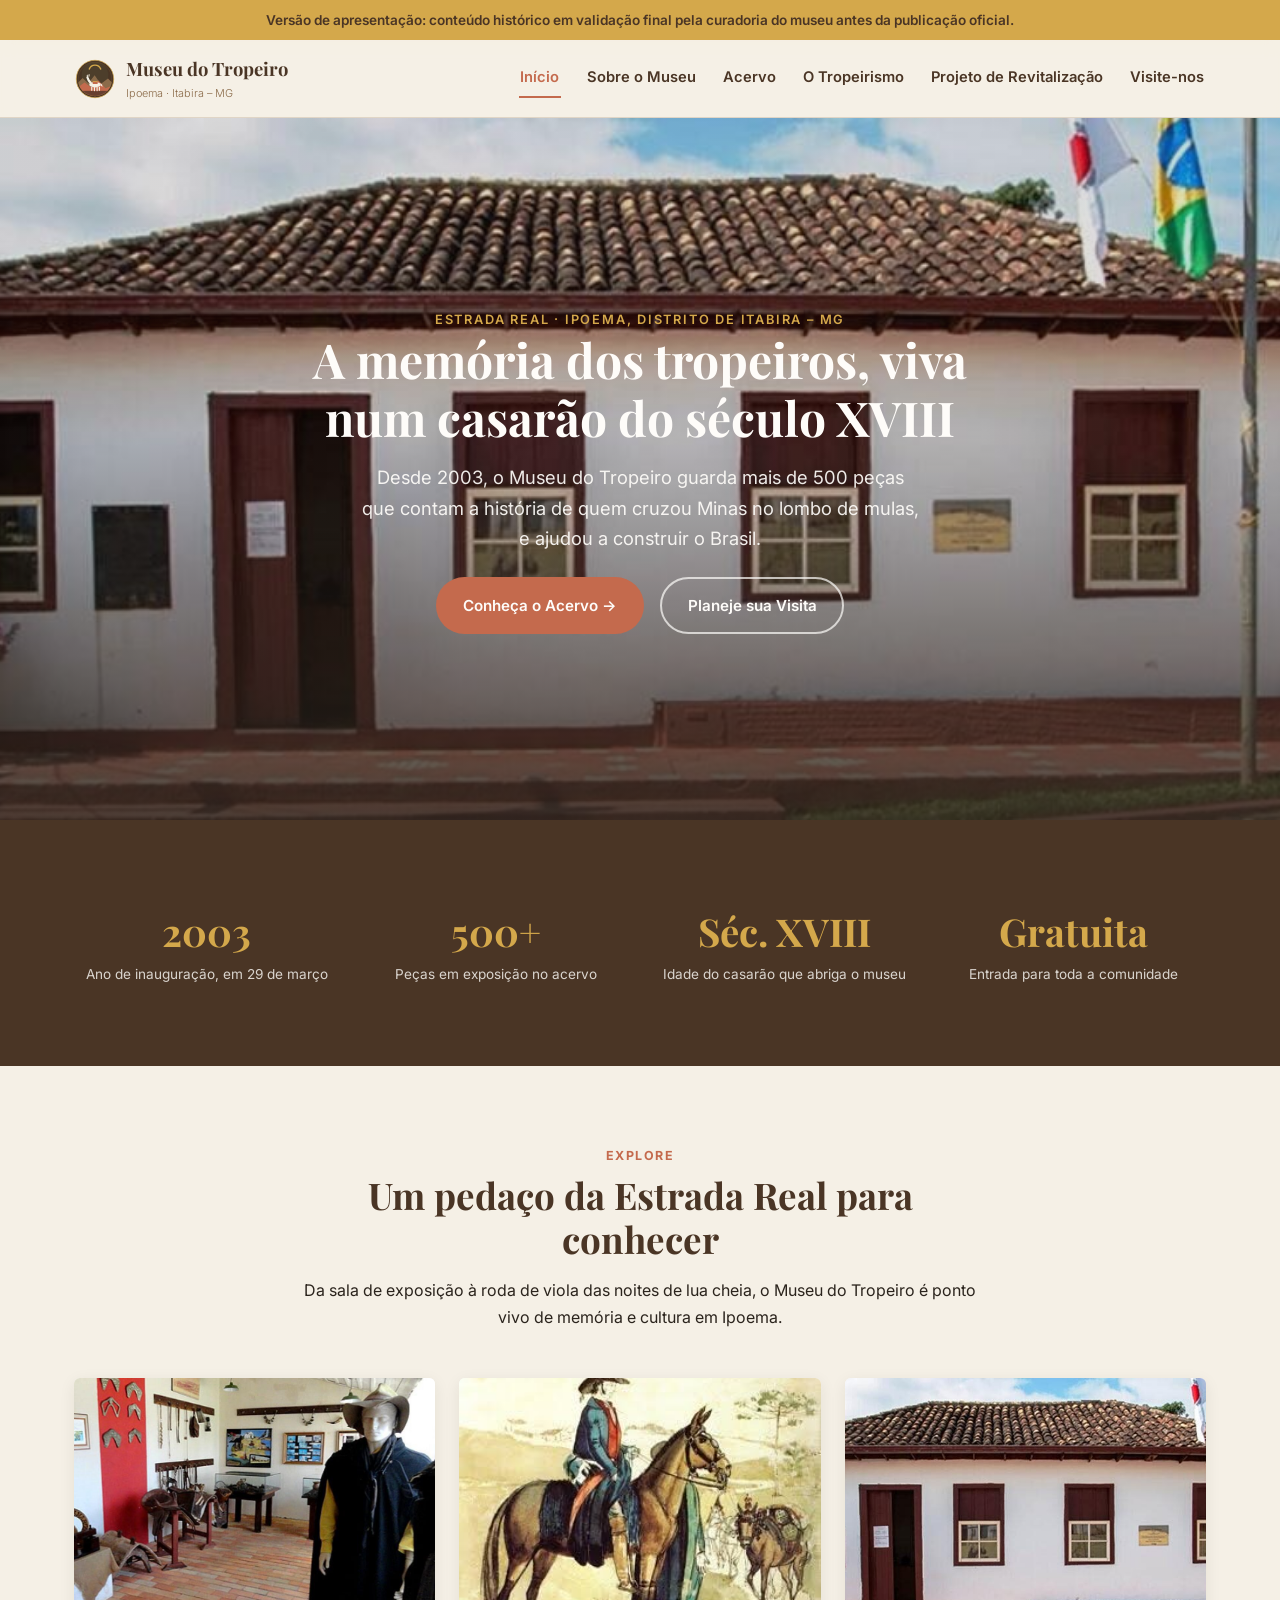
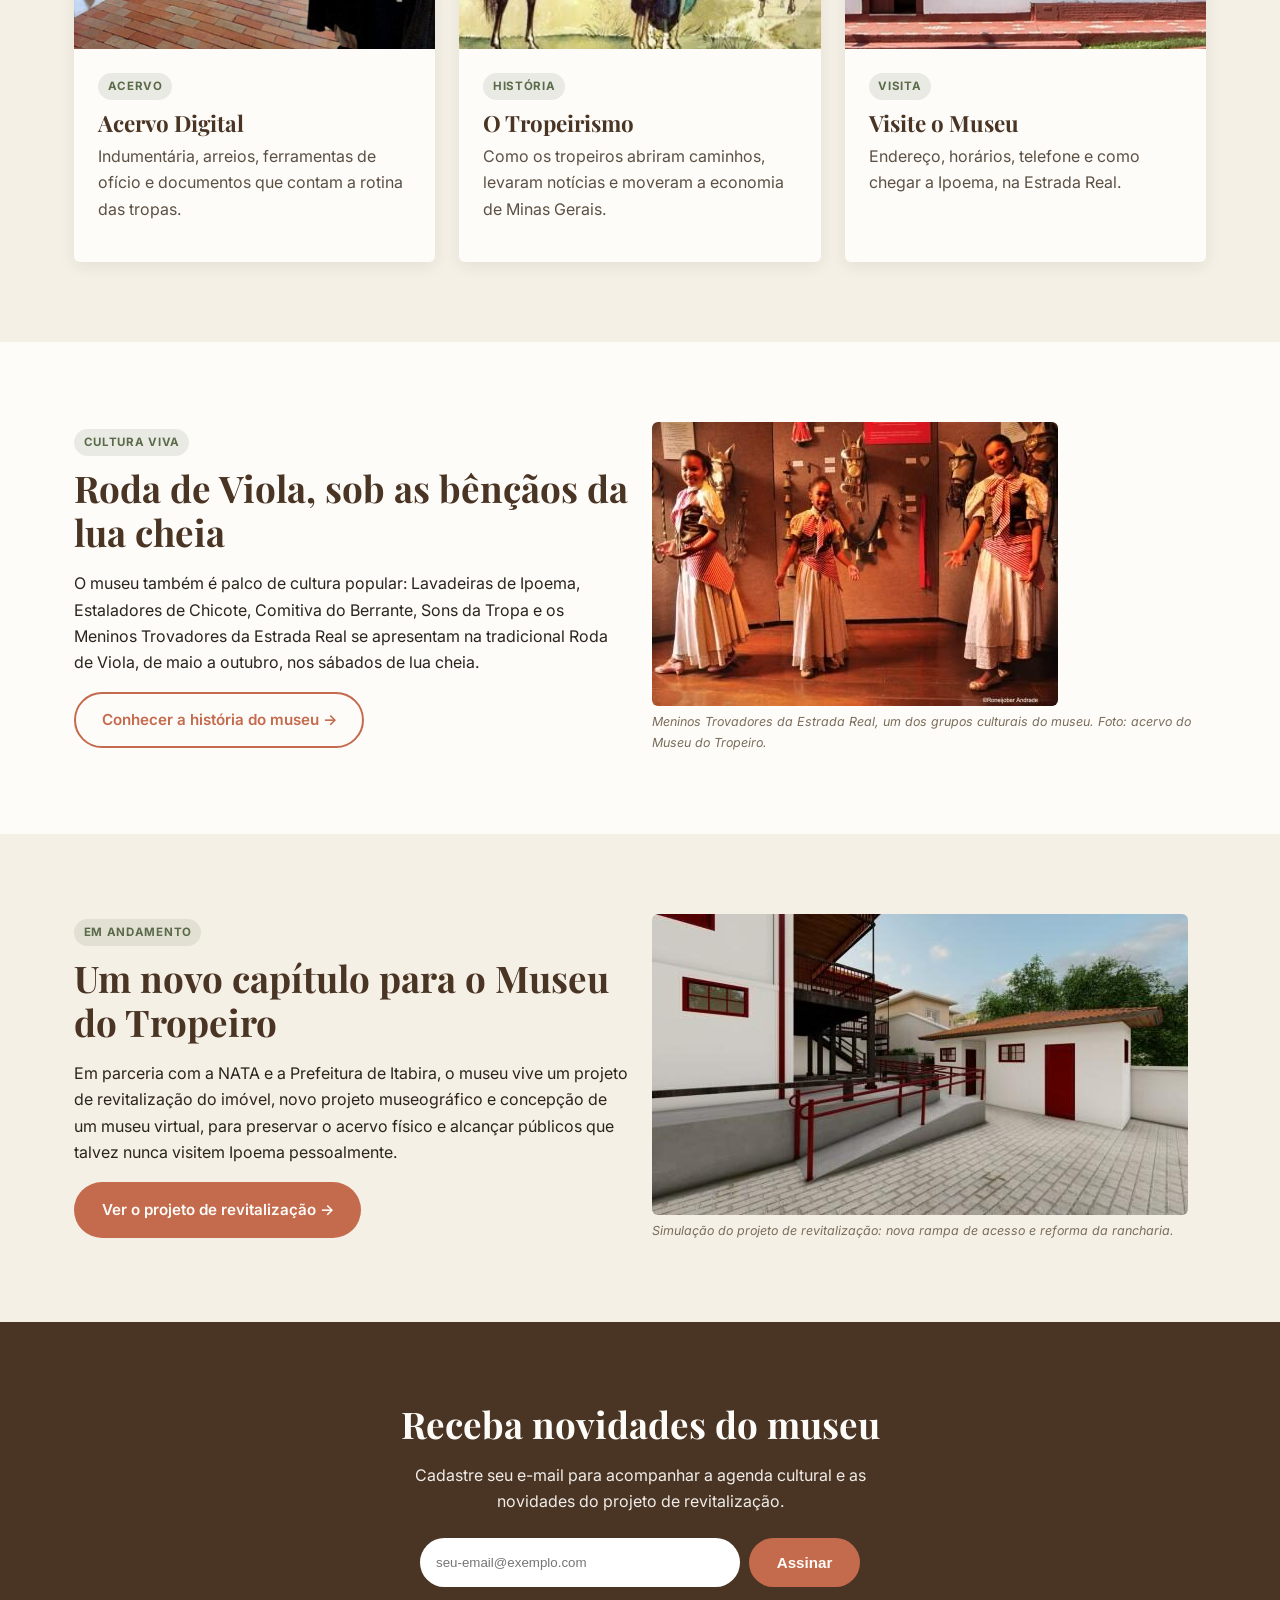
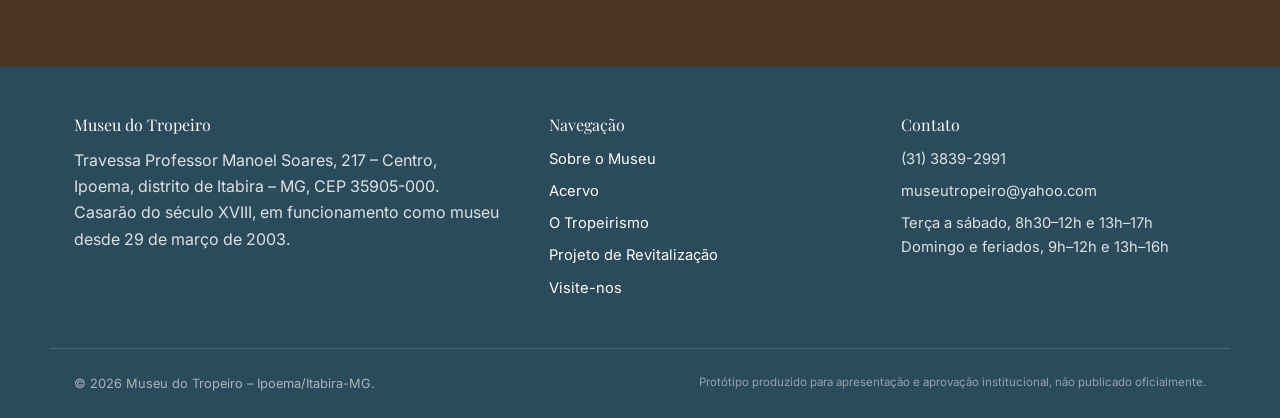
==== index.html @ edb42ef6 "Corrige arquivos truncados por falha de sincronizacao; catalogo completo do acervo integro" ====
<!DOCTYPE html>
<html lang="pt-BR">
<head>
<meta charset="UTF-8">
<meta name="viewport" content="width=device-width, initial-scale=1.0">
<title>Museu do Tropeiro – Memória Viva do Tropeirismo em Ipoema, Itabira-MG</title>
<meta name="description" content="Museu do Tropeiro, em Ipoema (Itabira-MG): mais de 500 peças, casarão do século XVIII e a história dos tropeiros que ajudaram a formar o Brasil. Visite ou conheça online.">
<link rel="canonical" href="https://www.museudotropeiro.org.br/index.html">
<meta property="og:title" content="Museu do Tropeiro – Ipoema, Itabira-MG">
<meta property="og:description" content="Mais de 500 peças, casarão do século XVIII e a memória viva do tropeirismo mineiro.">
<meta property="og:image" content="assets/images/hero-fachada.jpg">
<meta property="og:type" content="website">
<meta name="twitter:card" content="summary_large_image">
<link rel="preconnect" href="https://fonts.googleapis.com">
<link rel="preconnect" href="https://fonts.gstatic.com" crossorigin>
<link href="https://fonts.googleapis.com/css2?family=Playfair+Display:wght@400;700&family=Inter:wght@300;400;600;700&display=swap" rel="stylesheet">
<link rel="icon" href="assets/logo/logo.svg" type="image/svg+xml">
<link rel="stylesheet" href="style.css">
<script type="application/ld+json">
{
  "@context": "https://schema.org",
  "@type": "Museum",
  "name": "Museu do Tropeiro",
  "address": {
    "@type": "PostalAddress",
    "streetAddress": "Travessa Professor Manoel Soares, 217 - Centro",
    "addressLocality": "Ipoema, Itabira",
    "addressRegion": "MG",
    "postalCode": "35905-000",
    "addressCountry": "BR"
  },
  "telephone": "+55 31 3839-2991",
  "email": "museutropeiro@yahoo.com",
  "openingHours": ["Tu-Sa 08:30-12:00", "Tu-Sa 13:00-17:00", "Su 09:00-12:00", "Su 13:00-16:00"],
  "isAccessibleForFree": true
}
</script>
</head>
<body>
<a class="skip-link" href="#conteudo-principal">Pular para o conteúdo principal</a>
<div class="faixa-aviso">Versão de apresentação: conteúdo histórico em validação final pela curadoria do museu antes da publicação oficial.</div>

<header class="header">
  <div class="header__inner">
    <a href="index.html" class="brand">
      <img src="assets/logo/logo.svg" alt="" class="brand__logo" width="42" height="42">
      <span>Museu do Tropeiro<small>Ipoema · Itabira – MG</small></span>
    </a>
    <button class="menu-toggle" aria-label="Abrir menu" aria-expanded="false" aria-controls="menu-principal">
      <svg viewBox="0 0 24 24" fill="none" stroke="currentColor" stroke-width="2" stroke-linecap="round" aria-hidden="true"><line x1="3" y1="6" x2="21" y2="6"/><line x1="3" y1="12" x2="21" y2="12"/><line x1="3" y1="18" x2="21" y2="18"/></svg>
    </button>
    <nav class="nav" id="menu-principal" aria-label="Menu principal">
      <a href="index.html">Início</a>
      <a href="sobre.html">Sobre o Museu</a>
      <a href="acervo.html">Acervo</a>
      <a href="tropeirismo.html">O Tropeirismo</a>
      <a href="projeto.html">Projeto de Revitalização</a>
      <a href="visite.html">Visite-nos</a>
    </nav>
  </div>
</header>
<div class="nav-overlay"></div>

<main id="conteudo-principal">

  <section class="hero" style="background-image:url('assets/images/hero-fachada.jpg');">
    <div class="hero__content">
      <span class="hero__eyebrow">Estrada Real · Ipoema, distrito de Itabira – MG</span>
      <h1>A memória dos tropeiros, viva num casarão do século XVIII</h1>
      <p class="lead">Desde 2003, o Museu do Tropeiro guarda mais de 500 peças que contam a história de quem cruzou Minas no lombo de mulas, e ajudou a construir o Brasil.</p>
      <div style="display:flex; gap:1rem; justify-content:center; flex-wrap:wrap;">
        <a href="acervo.html" class="btn btn--primario">Conheça o Acervo →</a>
        <a href="visite.html" class="btn btn--fantasma">Planeje sua Visita</a>
      </div>
    </div>
  </section>

  <section class="secao-escura">
    <div class="container fatos reveal">
      <div>
        <div class="fato__numero">2003</div>
        <div class="fato__legenda">Ano de inauguração, em 29 de março</div>
      </div>
      <div>
        <div class="fato__numero">500+</div>
        <div class="fato__legenda">Peças em exposição no acervo</div>
      </div>
      <div>
        <div class="fato__numero">Séc. XVIII</div>
        <div class="fato__legenda">Idade do casarão que abriga o museu</div>
      </div>
      <div>
        <div class="fato__numero">Gratuita</div>
        <div class="fato__legenda">Entrada para toda a comunidade</div>
      </div>
    </div>
  </section>

  <section class="secao-creme">
    <div class="container">
      <div class="secao-cabecalho reveal">
        <span class="eyebrow">Explore</span>
        <h2>Um pedaço da Estrada Real para conhecer</h2>
        <p>Da sala de exposição à roda de viola das noites de lua cheia, o Museu do Tropeiro é ponto vivo de memória e cultura em Ipoema.</p>
      </div>
      <div class="grid grid--3">
        <a href="acervo.html" class="card reveal" style="text-decoration:none;">
          <img class="card__img" src="assets/images/interior-exposicao.jpg" alt="Sala de exposição do museu, com indumentária, arreios e utensílios tropeiros" loading="lazy">
          <div class="card__body">
            <span class="card__tag">Acervo</span>
            <h3>Acervo Digital</h3>
            <p>Indumentária, arreios, ferramentas de ofício e documentos que contam a rotina das tropas.</p>
          </div>
        </a>
        <a href="tropeirismo.html" class="card reveal" style="text-decoration:none;">
          <img class="card__img" src="assets/images/ilustracao-tropeiro.jpg" alt="Ilustração histórica de um tropeiro a cavalo conduzindo mulas de carga" loading="lazy">
          <div class="card__body">
            <span class="card__tag">História</span>
            <h3>O Tropeirismo</h3>
            <p>Como os tropeiros abriram caminhos, levaram notícias e moveram a economia de Minas Gerais.</p>
          </div>
        </a>
        <a href="visite.html" class="card reveal" style="text-decoration:none;">
          <img class="card__img" src="assets/images/hero-fachada.jpg" alt="Fachada do casarão histórico que abriga o Museu do Tropeiro" loading="lazy">
          <div class="card__body">
            <span class="card__tag">Visita</span>
            <h3>Visite o Museu</h3>
            <p>Endereço, horários, telefone e como chegar a Ipoema, na Estrada Real.</p>
          </div>
        </a>
      </div>
    </div>
  </section>

  <section class="secao-branca">
    <div class="container grid grid--2" style="align-items:center;">
      <div class="reveal">
        <span class="card__tag">Cultura viva</span>
        <h2>Roda de Viola, sob as bênçãos da lua cheia</h2>
        <p>O museu também é palco de cultura popular: Lavadeiras de Ipoema, Estaladores de Chicote, Comitiva do Berrante, Sons da Tropa e os Meninos Trovadores da Estrada Real se apresentam na tradicional Roda de Viola, de maio a outubro, nos sábados de lua cheia.</p>
        <a href="sobre.html" class="btn btn--outline">Conhecer a história do museu →</a>
      </div>
      <figure class="foto-credito reveal">
        <img src="assets/images/meninas-trovadoras.jpg" alt="Meninas Trovadoras vestidas com indumentária tropeira se apresentando no museu" loading="lazy">
        <figcaption>Meninos Trovadores da Estrada Real, um dos grupos culturais do museu. Foto: acervo do Museu do Tropeiro.</figcaption>
      </figure>
    </div>
  </section>

  <section class="secao-creme">
    <div class="container grid grid--2" style="align-items:center;">
      <figure class="foto-credito reveal" style="order:2;">
        <img src="assets/images/render-acessibilidade-1.jpg" alt="Simulação em 3D da nova rampa de acessibilidade do museu" loading="lazy">
        <figcaption>Simulação do projeto de revitalização: nova rampa de acesso e reforma da rancharia.</figcaption>
      </figure>
      <div class="reveal" style="order:1;">
        <span class="card__tag">Em andamento</span>
        <h2>Um novo capítulo para o Museu do Tropeiro</h2>
        <p>Em parceria com a NATA e a Prefeitura de Itabira, o museu vive um projeto de revitalização do imóvel, novo projeto museográfico e concepção de um museu virtual, para preservar o acervo físico e alcançar públicos que talvez nunca visitem Ipoema pessoalmente.</p>
        <a href="projeto.html" class="btn btn--primario">Ver o projeto de revitalização →</a>
      </div>
    </div>
  </section>

  <section class="secao-escura">
    <div class="container text-center reveal">
      <h2>Receba novidades do museu</h2>
      <p style="max-width:520px; margin:0 auto var(--espaco-md);">Cadastre seu e-mail para acompanhar a agenda cultural e as novidades do projeto de revitalização.</p>
      <form id="form-newsletter" style="display:flex; gap:0.6rem; justify-content:center; flex-wrap:wrap; max-width:440px; margin:0 auto;">
        <label for="newsletter-email" class="sr-only">Seu e-mail</label>
        <input id="newsletter-email" type="email" required placeholder="seu-email@exemplo.com" style="flex:1; min-width:220px; padding:0.8rem 1rem; border-radius:999px; border:none;">
        <button type="submit" class="btn btn--primario">Assinar</button>
      </form>
      <p id="toast-newsletter" class="toast" role="status" aria-live="polite" style="max-width:440px; margin:0.8rem auto 0;"></p>
    </div>
  </section>

</main>

<footer class="rodape">
  <div class="container rodape-grid">
    <div>
      <h4>Museu do Tropeiro</h4>
      <p>Travessa Professor Manoel Soares, 217 – Centro, Ipoema, distrito de Itabira – MG, CEP 35905-000. Casarão do século XVIII, em funcionamento como museu desde 29 de março de 2003.</p>
    </div>
    <div>
      <h4>Navegação</h4>
      <ul>
        <li><a href="sobre.html">Sobre o Museu</a></li>
        <li><a href="acervo.html">Acervo</a></li>
        <li><a href="tropeirismo.html">O Tropeirismo</a></li>
        <li><a href="projeto.html">Projeto de Revitalização</a></li>
        <li><a href="visite.html">Visite-nos</a></li>
      </ul>
    </div>
    <div>
      <h4>Contato</h4>
      <ul>
        <li>(31) 3839-2991</li>
        <li>museutropeiro@yahoo.com</li>
        <li>Terça a sábado, 8h30–12h e 13h–17h<br>Domingo e feriados, 9h–12h e 13h–16h</li>
      </ul>
    </div>
  </div>
  <div class="container rodape-base">
    <span>© 2026 Museu do Tropeiro – Ipoema/Itabira-MG.</span>
    <span class="selo-nota">Protótipo produzido para apresentação e aprovação institucional, não publicado oficialmente.</span>
  </div>
</footer>
<script src="script.js" defer></script>
</body>
</html>
---- style.css ----
/* =========================================================
   MUSEU DO TROPEIRO (Ipoema / Itabira - MG)
   Design system e estilos globais
   ========================================================= */

:root {
  /* Paleta */
  --cor-couro: #8B6B4A;
  --cor-cafe: #4A3525;
  --cor-terracota: #C46A4D;
  --cor-dourado: #D4A84B;
  --cor-creme: #F5F0E6;
  --cor-petroleo: #2A4B5C;
  --cor-musgo: #5A6B4A;
  --cor-offblack: #2B241D;
  --cor-branco: #FEFCF9;

  /* Tipografia */
  --fonte-titulo: "Playfair Display", Georgia, serif;
  --fonte-corpo: "Inter", -apple-system, sans-serif;

  /* Espaçamento */
  --espaco-xs: 0.5rem;
  --espaco-sm: 1rem;
  --espaco-md: 1.5rem;
  --espaco-lg: 3rem;
  --espaco-xl: 5rem;

  /* Elevação */
  --sombra-suave: 0 4px 16px rgba(43, 36, 29, 0.08);
  --sombra-media: 0 8px 28px rgba(43, 36, 29, 0.14);
  --raio: 6px;

  --largura-max: 1180px;
}

/* ---------- Reset ---------- */
*, *::before, *::after { box-sizing: border-box; }
html { scroll-behavior: smooth; }
@media (prefers-reduced-motion: reduce) {
  html { scroll-behavior: auto; }
  *, *::before, *::after { animation-duration: 0.01ms !important; animation-iteration-count: 1 !important; transition-duration: 0.01ms !important; }
}

body {
  margin: 0;
  font-family: var(--fonte-corpo);
  font-weight: 400;
  font-size: 16px;
  line-height: 1.65;
  color: var(--cor-offblack);
  background: var(--cor-creme);
  -webkit-font-smoothing: antialiased;
}

h1, h2, h3, h4 {
  font-family: var(--fonte-titulo);
  color: var(--cor-cafe);
  line-height: 1.2;
  margin: 0 0 var(--espaco-sm);
  font-weight: 700;
}
h1 { font-size: clamp(2.2rem, 4vw, 3rem); }
h2 { font-size: clamp(1.7rem, 3vw, 2.3rem); }
h3 { font-size: 1.4rem; }
h4 { font-size: 1.15rem; font-weight: 400; font-style: italic; }

p { margin: 0 0 var(--espaco-sm); }
a { color: var(--cor-terracota); text-decoration: none; transition: color 0.2s ease; }
a:hover { color: var(--cor-cafe); text-decoration: underline; }
img { max-width: 100%; display: block; border-radius: var(--raio); }
ul { padding-left: 1.2rem; }
.container { max-width: var(--largura-max); margin: 0 auto; padding: 0 var(--espaco-md); }

/* ---------- Foco / acessibilidade ---------- */
a:focus-visible, button:focus-visible, input:focus-visible, textarea:focus-visible, [tabindex]:focus-visible {
  outline: 3px solid var(--cor-dourado);
  outline-offset: 2px;
}

.skip-link {
  position: absolute;
  left: -999px;
  top: 0;
  background: var(--cor-cafe);
  color: var(--cor-branco);
  padding: 0.75rem 1.25rem;
  z-index: 1000;
  border-radius: 0 0 var(--raio) 0;
}
.skip-link:focus {
  left: 0;
}

.sr-only {
  position: absolute;
  width: 1px; height: 1px;
  overflow: hidden;
  clip: rect(0 0 0 0);
  white-space: nowrap;
}

/* ---------- Header ---------- */
.header {
  position: sticky;
  top: 0;
  z-index: 500;
  background: rgba(245, 240, 230, 0.85);
  backdrop-filter: blur(8px);
  border-bottom: 1px solid rgba(139, 107, 74, 0.2);
  transition: background 0.3s ease, box-shadow 0.3s ease;
}
.header.scrolled {
  background: var(--cor-creme);
  box-shadow: var(--sombra-suave);
}
.header__inner {
  display: flex;
  align-items: center;
  justify-content: space-between;
  padding: 0.9rem var(--espaco-md);
  max-width: var(--largura-max);
  margin: 0 auto;
}
.brand {
  display: flex;
  align-items: center;
  gap: 0.6rem;
  font-family: var(--fonte-titulo);
  font-weight: 700;
  font-size: 1.15rem;
  color: var(--cor-cafe);
}
.brand__badge {
  width: 38px; height: 38px;
  border-radius: 50%;
  background: var(--cor-terracota);
  color: var(--cor-branco);
  display: flex; align-items: center; justify-content: center;
  font-family: var(--fonte-titulo);
  font-weight: 700;
  flex-shrink: 0;
}
.brand__logo {
  width: 42px;
  height: 42px;
  flex-shrink: 0;
}
.rodape__logo {
  width: 46px;
  height: 46px;
  flex-shrink: 0;
}
.brand small { display: block; font-family: var(--fonte-corpo); font-weight: 300; font-size: 0.68rem; color: var(--cor-couro); }

.nav {
  display: flex;
  gap: var(--espaco-md);
  align-items: center;
}
.nav a {
  color: var(--cor-cafe);
  font-weight: 600;
  font-size: 0.92rem;
  padding: 0.4rem 0.1rem;
  border-bottom: 2px solid transparent;
  text-decoration: none;
}
.nav a:hover, .nav a.active {
  color: var(--cor-terracota);
  border-bottom-color: var(--cor-terracota);
}

.menu-toggle {
  display: none;
  background: none;
  border: none;
  cursor: pointer;
  padding: 0.5rem;
  color: var(--cor-cafe);
}
.menu-toggle svg { width: 26px; height: 26px; }

@media (max-width: 860px) {
  .menu-toggle { display: block; }
  .nav {
    position: fixed;
    top: 0; left: 0;
    height: 100vh;
    width: min(78vw, 320px);
    background: var(--cor-branco);
    flex-direction: column;
    align-items: flex-start;
    padding: 5.5rem var(--espaco-md) var(--espaco-md);
    gap: var(--espaco-md);
    transform: translateX(-100%);
    transition: transform 0.3s ease-in-out;
    box-shadow: var(--sombra-media);
  }
  .nav.open { transform: translateX(0); }
  .nav a { font-size: 1.05rem; width: 100%; }
  .nav-overlay {
    display: none;
    position: fixed; inset: 0;
    background: rgba(43,36,29,0.45);
    z-index: 490;
  }
  .nav-overlay.open { display: block; }
}

/* ---------- Hero ---------- */
.hero {
  position: relative;
  min-height: 78vh;
  display: flex;
  align-items: center;
  color: var(--cor-branco);
  overflow: hidden;
  background: linear-gradient(180deg, rgba(43,36,29,0.35), rgba(43,36,29,0.72)), var(--cor-cafe);
  background-size: cover;
  background-position: center;
}
.hero::after {
  content: "";
  position: absolute; inset: 0;
  background: linear-gradient(0deg, rgba(43,36,29,0.85) 0%, rgba(43,36,29,0.15) 55%);
  pointer-events: none;
}
.hero__content {
  position: relative;
  z-index: 2;
  max-width: 720px;
  margin: 0 auto;
  text-align: center;
  padding: 0 var(--espaco-md);
}
.hero__eyebrow {
  text-transform: uppercase;
  letter-spacing: 0.14em;
  font-size: 0.8rem;
  font-weight: 600;
  color: var(--cor-dourado);
  margin-bottom: var(--espaco-sm);
}
.hero h1 { color: var(--cor-branco); }
.hero p.lead { font-size: 1.15rem; color: rgba(254,252,249,0.92); max-width: 560px; margin: var(--espaco-sm) auto var(--espaco-md); }

.hero--pagina {
  min-height: 46vh;
}

/* ---------- Botões ---------- */
.btn {
  display: inline-flex;
  align-items: center;
  gap: 0.5rem;
  padding: 0.85rem 1.6rem;
  border-radius: 999px;
  font-weight: 600;
  font-size: 0.95rem;
  border: 2px solid transparent;
  cursor: pointer;
  text-decoration: none;
  transition: transform 0.15s ease, box-shadow 0.2s ease, background 0.2s ease;
}
.btn:active { transform: scale(0.98); }
.btn--primario {
  background: var(--cor-terracota);
  color: var(--cor-branco);
}
.btn--primario:hover { background: var(--cor-dourado); color: var(--cor-cafe); text-decoration: none; }
.btn--fantasma {
  background: transparent;
  border-color: rgba(254,252,249,0.7);
  color: var(--cor-branco);
}
.btn--fantasma:hover { background: rgba(254,252,249,0.15); text-decoration: none; color: var(--cor-branco); }
.btn--outline {
  background: transparent;
  border-color: var(--cor-terracota);
  color: var(--cor-terracota);
}
.btn--outline:hover { background: var(--cor-terracota); color: var(--cor-branco); text-decoration: none; }

/* ---------- Seções ---------- */
section { padding: var(--espaco-xl) 0; }
.secao-creme { background: var(--cor-creme); }
.secao-branca { background: var(--cor-branco); }
.secao-escura {
  background: var(--cor-cafe);
  color: rgba(254,252,249,0.92);
}
.secao-escura h2, .secao-escura h3 { color: var(--cor-branco); }
.secao-escura a { color: var(--cor-dourado); }

.secao-cabecalho {
  max-width: 680px;
  margin: 0 auto var(--espaco-lg);
  text-align: center;
}
.secao-cabecalho .eyebrow {
  text-transform: uppercase;
  letter-spacing: 0.12em;
  font-size: 0.78rem;
  font-weight: 700;
  color: var(--cor-terracota);
  margin-bottom: 0.4rem;
  display: block;
}

/* ---------- Grid / Cards ---------- */
.grid {
  display: grid;
  gap: var(--espaco-md);
}
.grid--3 { grid-template-columns: repeat(3, 1fr); }
.grid--2 { grid-template-columns: repeat(2, 1fr); }
@media (max-width: 900px) {
  .grid--3, .grid--2 { grid-template-columns: 1fr; }
}

.card {
  background: var(--cor-branco);
  border-radius: var(--raio);
  overflow: hidden;
  box-shadow: var(--sombra-suave);
  transition: transform 0.3s ease, box-shadow 0.3s ease;
  display: flex;
  flex-direction: column;
}
.card:hover { transform: translateY(-4px); box-shadow: var(--sombra-media); }
.card__img { aspect-ratio: 4/3; object-fit: cover; width: 100%; border-radius: 0; }
.card__body { padding: var(--espaco-md); flex: 1; display: flex; flex-direction: column; }
.card__body h3 { margin-bottom: 0.4rem; }
.card__body p { color: #5c5044; flex: 1; }
.card__tag {
  display: inline-block;
  font-size: 0.72rem;
  font-weight: 700;
  text-transform: uppercase;
  letter-spacing: 0.06em;
  color: var(--cor-musgo);
  background: rgba(90,107,74,0.12);
  padding: 0.25rem 0.6rem;
  border-radius: 999px;
  margin-bottom: 0.6rem;
  width: fit-content;
}

figure.foto-credito { margin: 0; }
figure.foto-credito figcaption {
  font-size: 0.78rem;
  color: #7a6c5a;
  margin-top: 0.4rem;
  font-style: italic;
}

/* ---------- Timeline ---------- */
.linha-tempo {
  position: relative;
  margin-left: 1rem;
  padding-left: var(--espaco-md);
  border-left: 3px solid var(--cor-couro);
}
.marco {
  position: relative;
  padding-bottom: var(--espaco-lg);
}
.marco:last-child { padding-bottom: 0; }
.marco::before {
  content: "";
  position: absolute;
  left: calc(-1 * var(--espaco-md) - 9px);
  top: 4px;
  width: 16px; height: 16px;
  border-radius: 50%;
  background: var(--cor-dourado);
  border: 3px solid var(--cor-branco);
  box-shadow: 0 0 0 2px var(--cor-couro);
}
.marco__ano {
  font-family: var(--fonte-titulo);
  font-weight: 700;
  font-size: 1.6rem;
  color: var(--cor-terracota);
}

/* ---------- Fatos rápidos / stats ---------- */
.fatos {
  display: grid;
  grid-template-columns: repeat(auto-fit, minmax(150px, 1fr));
  gap: var(--espaco-md);
  text-align: center;
}
.fato__numero {
  font-family: var(--fonte-titulo);
  font-size: 2.4rem;
  font-weight: 700;
  color: var(--cor-dourado);
}
.fato__legenda { font-size: 0.85rem; color: rgba(254,252,249,0.8); }

/* ---------- Info / tabela de visita ---------- */
.info-lista {
  list-style: none;
  padding: 0;
  margin: 0;
  display: grid;
  gap: var(--espaco-sm);
}
.info-lista li {
  display: flex;
  gap: 0.9rem;
  align-items: flex-start;
  padding: var(--espaco-sm);
  background: var(--cor-branco);
  border-radius: var(--raio);
  box-shadow: var(--sombra-suave);
}
.info-lista .icone {
  flex-shrink: 0;
  width: 40px; height: 40px;
  border-radius: 50%;
  background: rgba(196,106,77,0.12);
  color: var(--cor-terracota);
  display: flex; align-items: center; justify-content: center;
  font-weight: 700;
}

/* ---------- Formulário ---------- */
.form-grupo { margin-bottom: var(--espaco-sm); }
.form-grupo label { display: block; font-weight: 600; margin-bottom: 0.3rem; font-size: 0.92rem; color: var(--cor-cafe); }
.form-grupo input, .form-grupo textarea {
  width: 100%;
  padding: 0.75rem 0.9rem;
  border: 1.5px solid rgba(139,107,74,0.35);
  border-radius: var(--raio);
  font-family: var(--fonte-corpo);
  font-size: 0.95rem;
  background: var(--cor-branco);
  color: var(--cor-offblack);
}
.form-grupo input:invalid:not(:placeholder-shown) { border-color: var(--cor-terracota); }
.toast {
  display: none;
  background: var(--cor-musgo);
  color: var(--cor-branco);
  padding: 0.8rem 1rem;
  border-radius: var(--raio);
  margin-top: var(--espaco-sm);
}
.toast.show { display: block; }

/* ---------- Rodapé ---------- */
.rodape {
  background: var(--cor-petroleo);
  color: rgba(254,252,249,0.85);
  padding: var(--espaco-lg) 0 var(--espaco-md);
}
.rodape a { color: var(--cor-branco); }
.rodape h4 { color: var(--cor-branco); font-style: normal; font-size: 1rem; margin-bottom: 0.8rem; }
.rodape-grid {
  display: grid;
  grid-template-columns: 1.4fr 1fr 1fr;
  gap: var(--espaco-lg);
}
@media (max-width: 760px) {
  .rodape-grid { grid-template-columns: 1fr; gap: var(--espaco-md); }
}
.rodape ul { list-style: none; padding: 0; margin: 0; display: grid; gap: 0.5rem; font-size: 0.92rem; }
.rodape-base {
  border-top: 1px solid rgba(254,252,249,0.15);
  margin-top: var(--espaco-lg);
  padding-top: var(--espaco-md);
  font-size: 0.8rem;
  color: rgba(254,252,249,0.6);
  display: flex;
  justify-content: space-between;
  flex-wrap: wrap;
  gap: 0.5rem;
}
.selo-nota {
  font-size: 0.72rem;
  color: rgba(254,252,249,0.5);
}

/* ---------- Aviso de conteúdo em validação ---------- */
.faixa-aviso {
  background: var(--cor-dourado);
  color: var(--cor-cafe);
  text-align: center;
  font-size: 0.85rem;
  font-weight: 600;
  padding: 0.55rem var(--espaco-sm);
}

/* ---------- Reveal on scroll ---------- */
.reveal {
  opacity: 0;
  transform: translateY(20px);
  transition: opacity 0.6s ease-out, transform 0.6s ease-out;
}
.reveal.is-visible {
  opacity: 1;
  transform: translateY(0);
}
@media (prefers-reduced-motion: reduce) {
  .reveal { opacity: 1; transform: none; transition: none; }
}

/* ---------- Utilidades ---------- */
.mt-lg { margin-top: var(--espaco-lg); }
.text-center { text-align: center; }
.divisor {
  width: 60px; height: 3px;
  background: var(--cor-dourado);
  margin: var(--espaco-sm) auto;
  border-radius: 3px;
}
.divisor--esq { margin-left: 0; }

.galeria {
  display: grid;
  grid-template-columns: repeat(3, 1fr);
  gap: var(--espaco-sm);
}
@media (max-width: 760px) {
  .galeria { grid-template-columns: repeat(2, 1fr); }
}

.citacao {
  font-family: var(--fonte-titulo);
  font-style: italic;
  font-size: 1.3rem;
  color: var(--cor-cafe);
  border-left: 4px solid var(--cor-dourado);
  padding-left: var(--espaco-md);
  max-width: 640px;
  margin: var(--espaco-lg) auto;
}
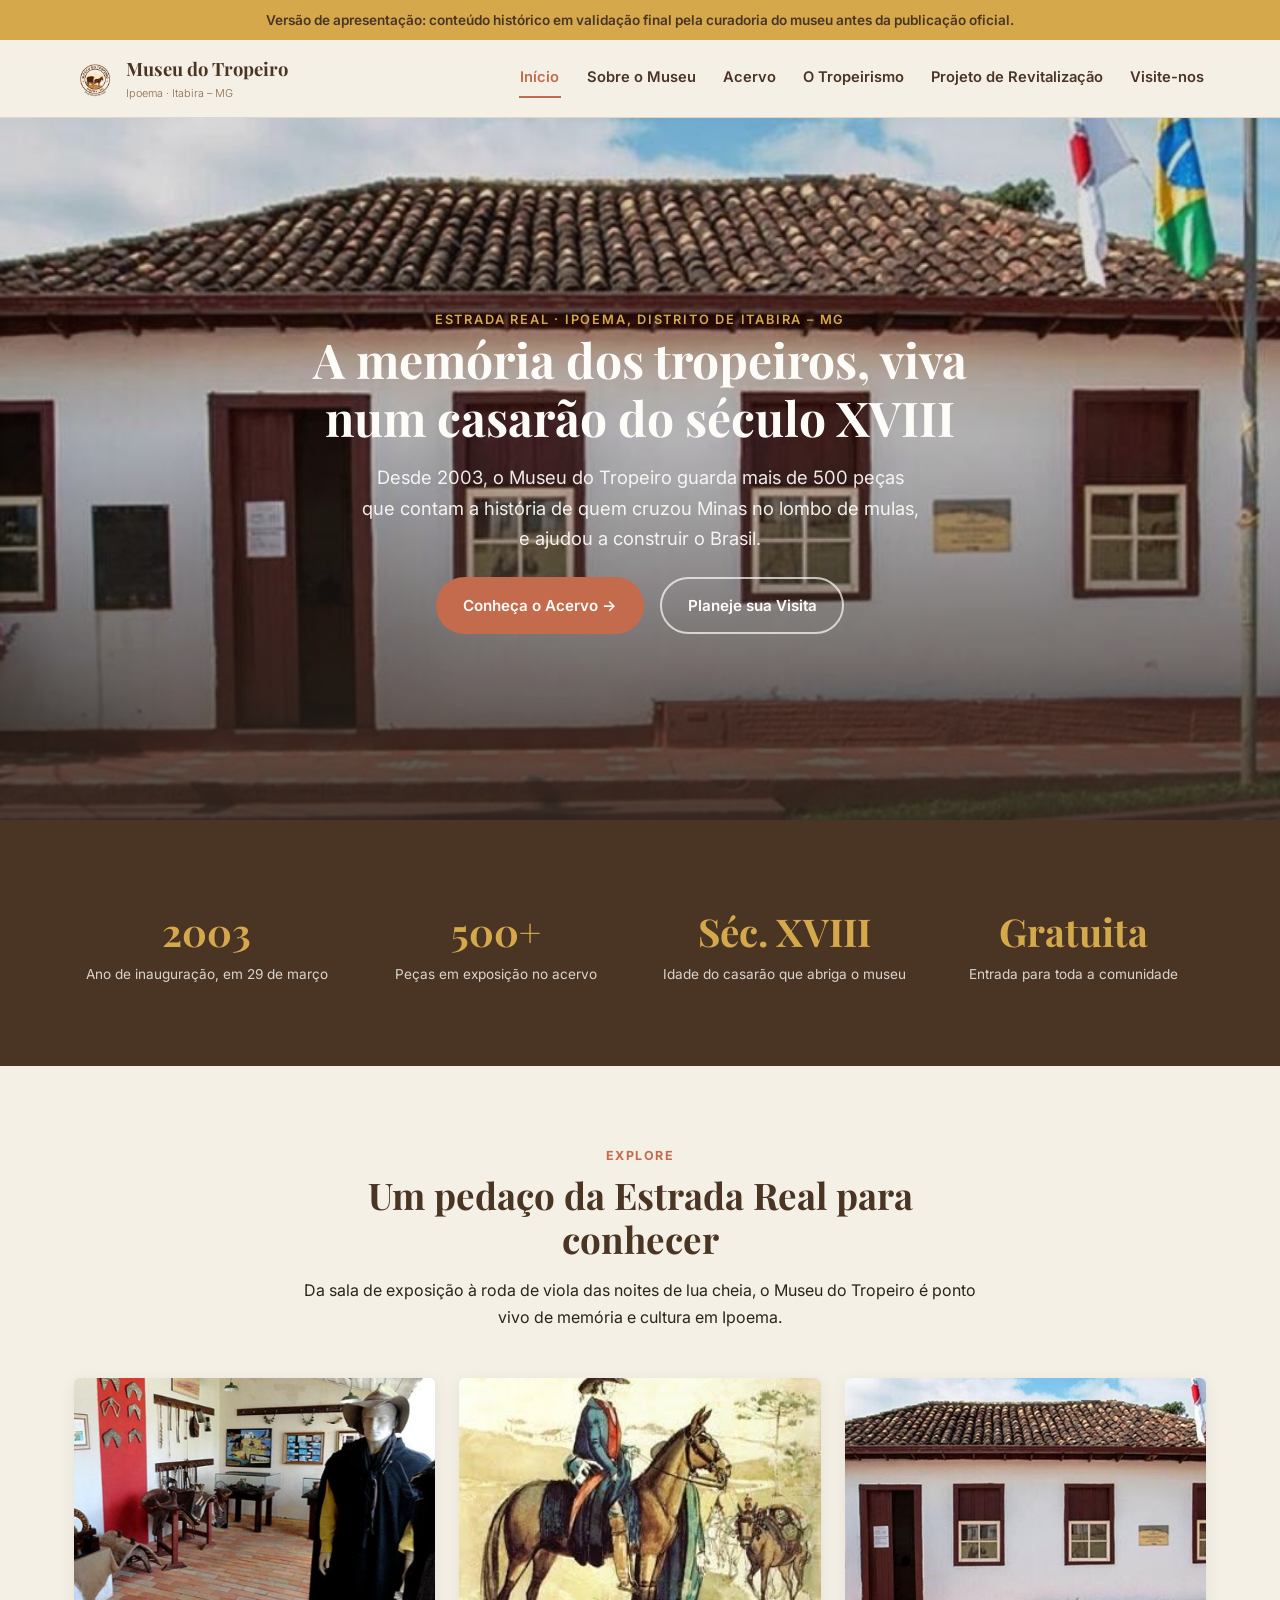
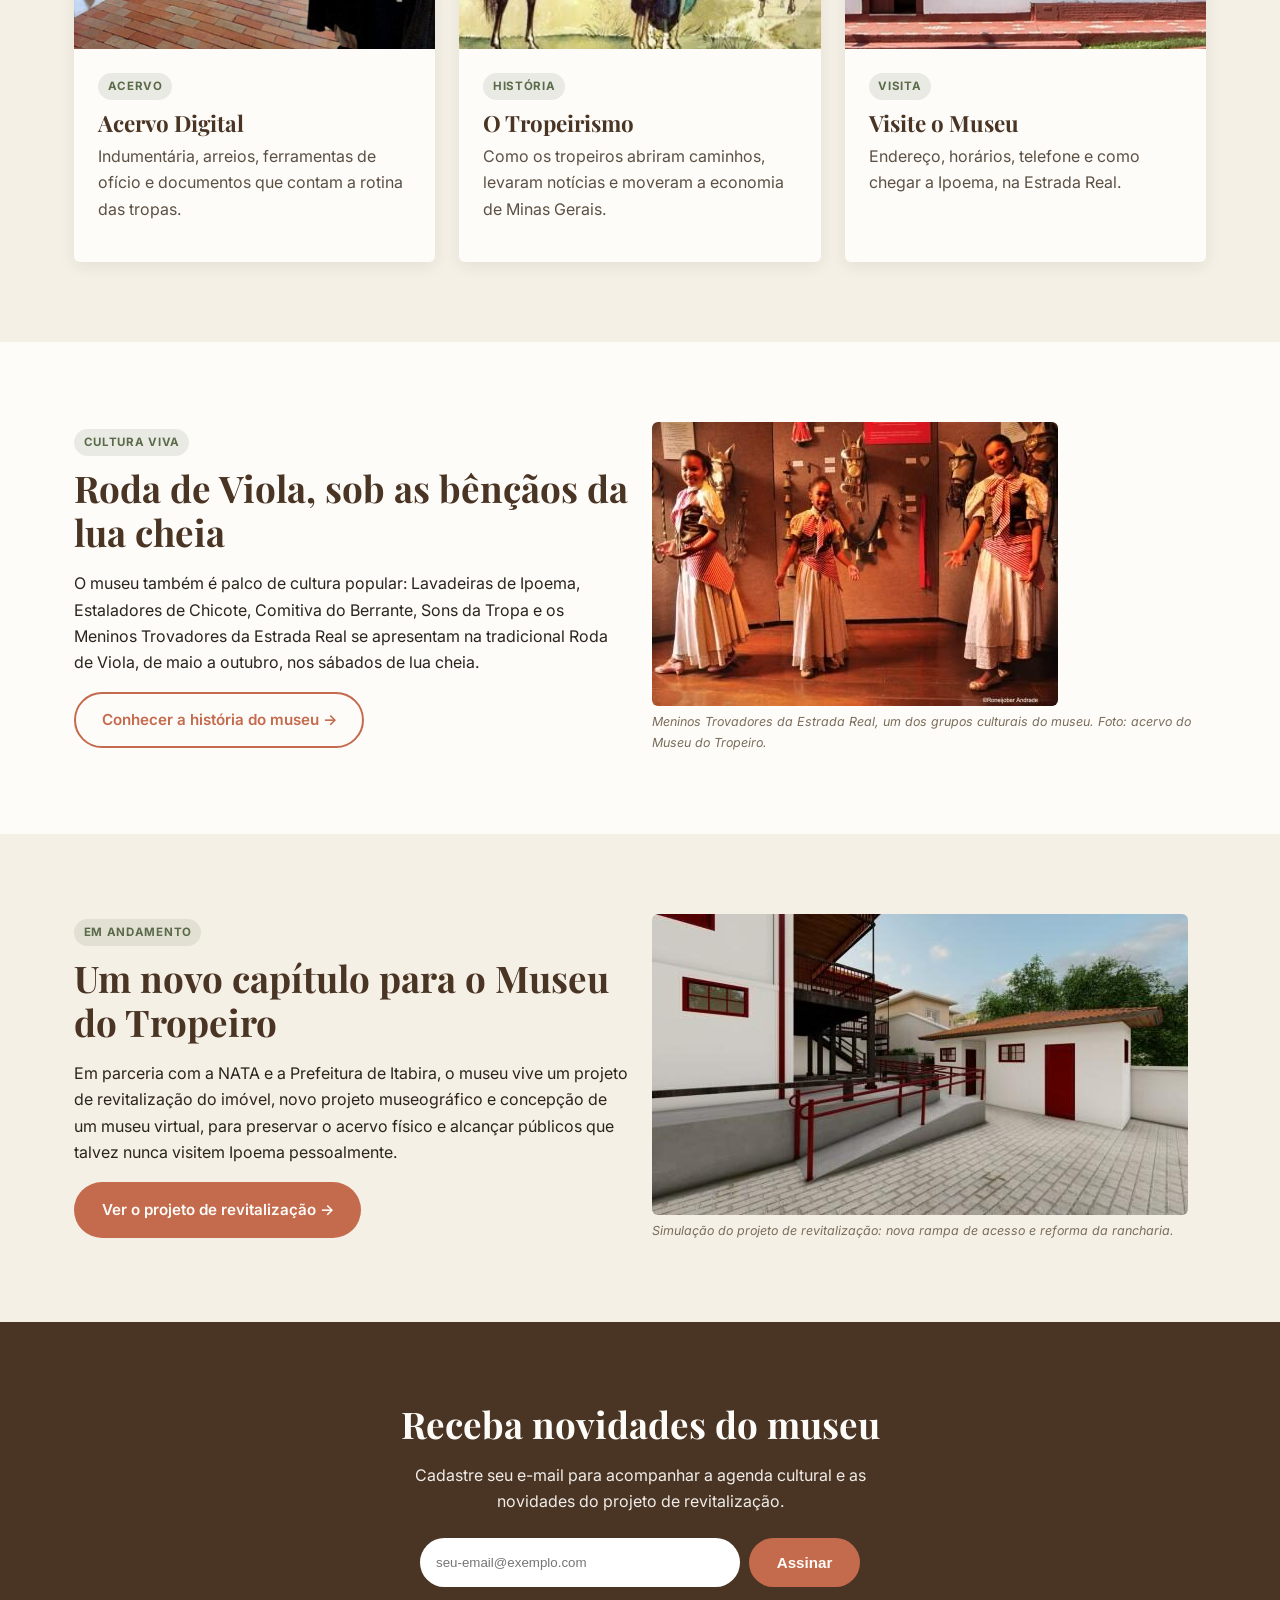
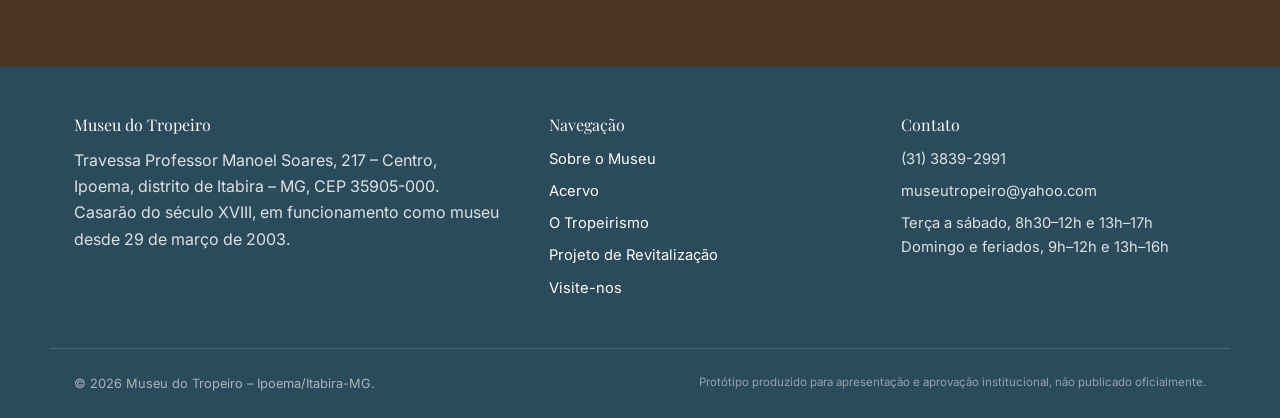
==== commit 708f88ba: "Aplica logomarca e favicon oficiais fornecidos pelo cliente" ====
--- a/index.html
+++ b/index.html
@@ -14,7 +14,8 @@
 <link rel="preconnect" href="https://fonts.googleapis.com">
 <link rel="preconnect" href="https://fonts.gstatic.com" crossorigin>
 <link href="https://fonts.googleapis.com/css2?family=Playfair+Display:wght@400;700&family=Inter:wght@300;400;600;700&display=swap" rel="stylesheet">
-<link rel="icon" href="assets/logo/logo.svg" type="image/svg+xml">
+<link rel="icon" href="assets/logo/favicon-32.png" type="image/png">
+<link rel="apple-touch-icon" href="assets/logo/favicon.png">
 <link rel="stylesheet" href="style.css">
 <script type="application/ld+json">
 {
@@ -43,7 +44,7 @@
 <header class="header">
   <div class="header__inner">
     <a href="index.html" class="brand">
-      <img src="assets/logo/logo.svg" alt="" class="brand__logo" width="42" height="42">
+      <img src="assets/logo/logo.png" alt="" class="brand__logo" width="42" height="42">
       <span>Museu do Tropeiro<small>Ipoema · Itabira – MG</small></span>
     </a>
     <button class="menu-toggle" aria-label="Abrir menu" aria-expanded="false" aria-controls="menu-principal">
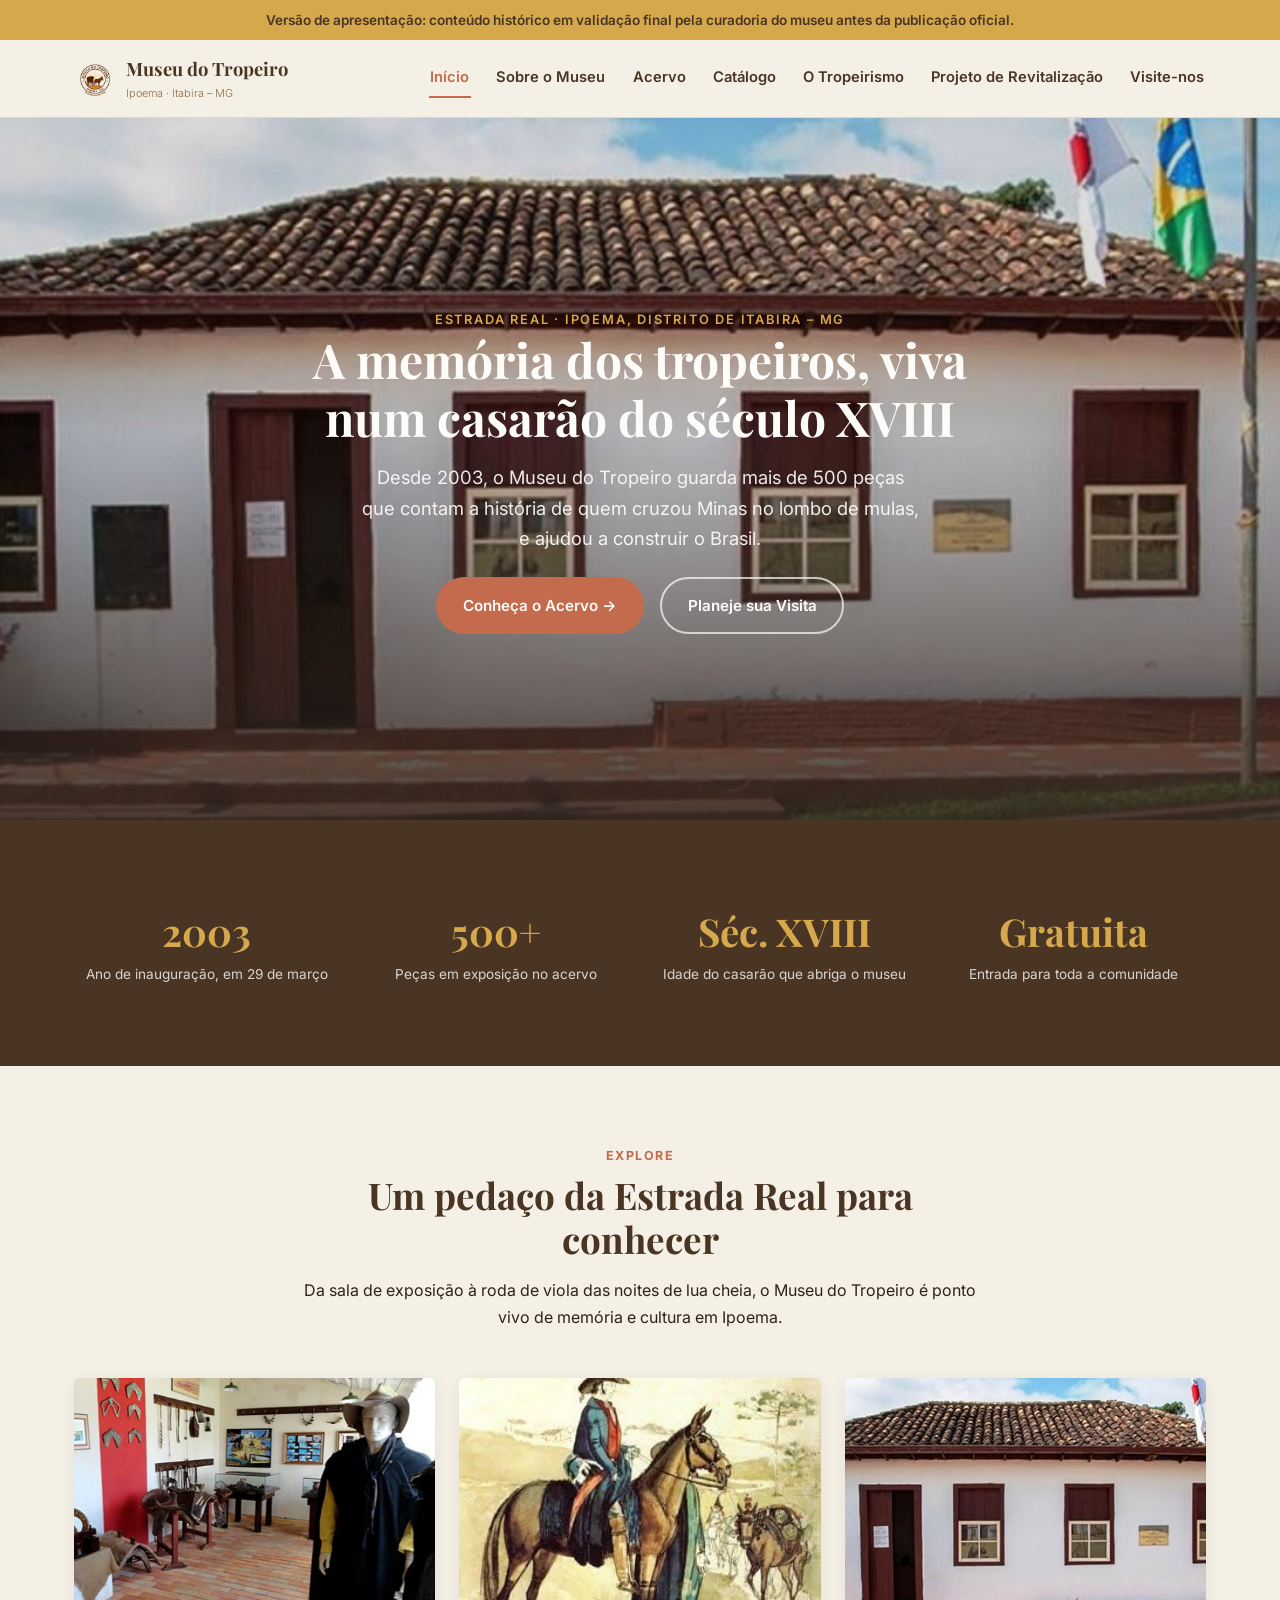
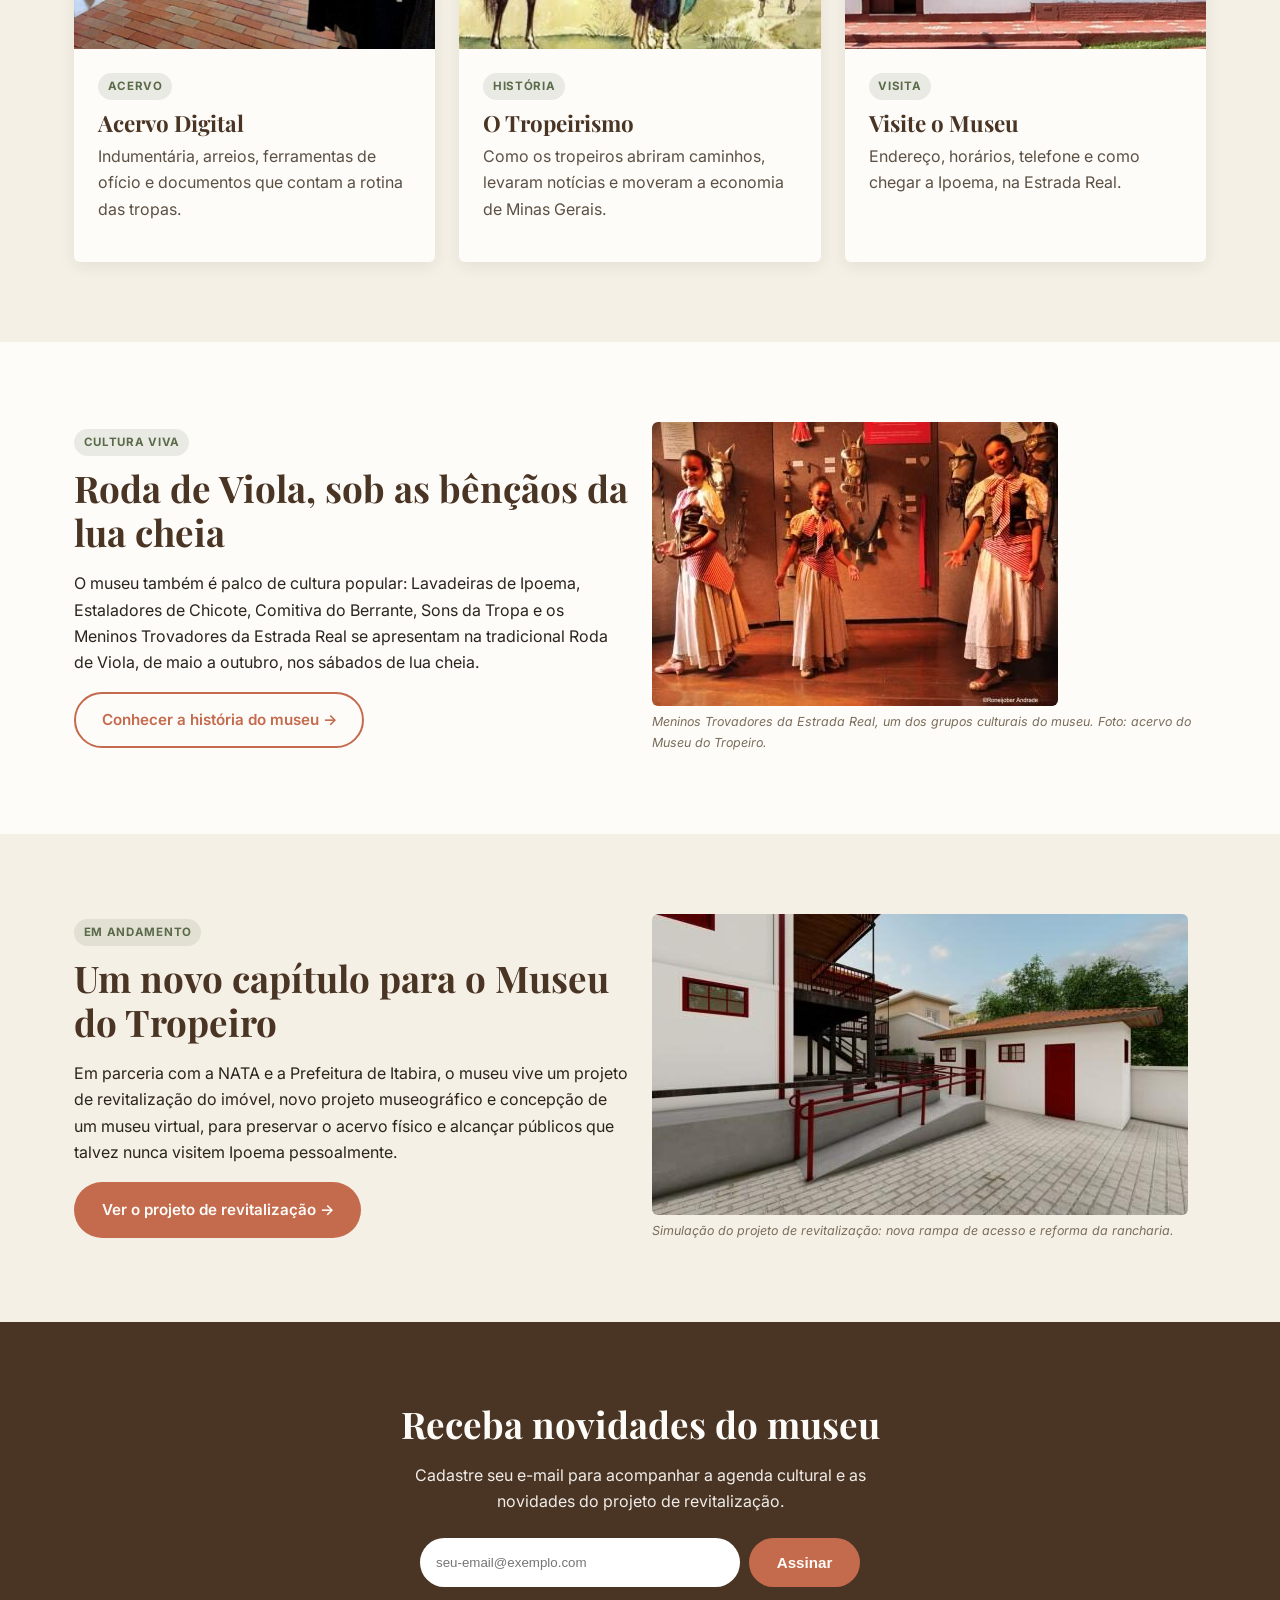
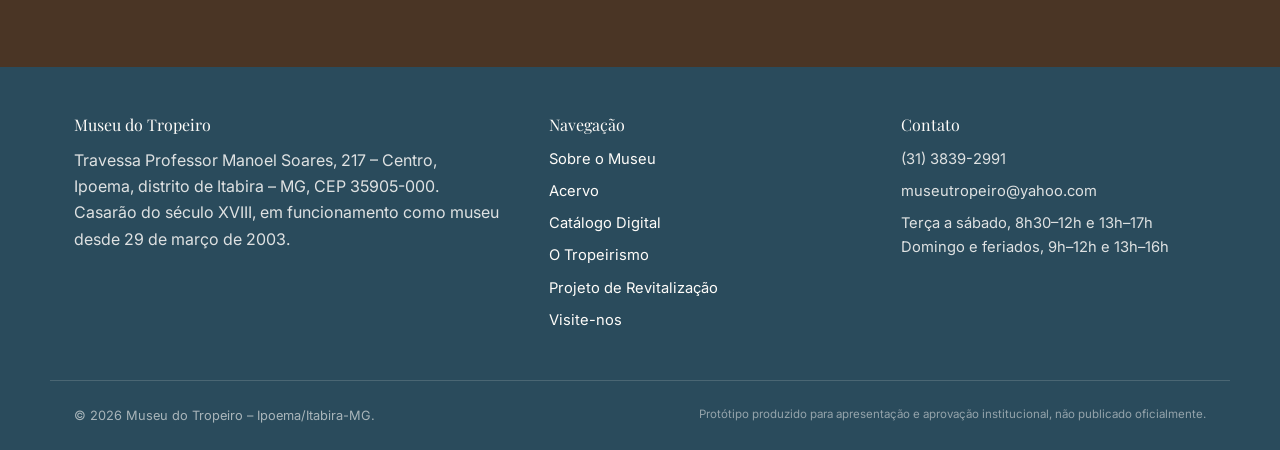
==== commit 19a81bc0: "Catalogo digital interativo (123 pecas) + galeria de fotos reais - Nova pagina catalogo.html: catalo" ====
--- a/index.html
+++ b/index.html
@@ -33,7 +33,13 @@
   "telephone": "+55 31 3839-2991",
   "email": "museutropeiro@yahoo.com",
   "openingHours": ["Tu-Sa 08:30-12:00", "Tu-Sa 13:00-17:00", "Su 09:00-12:00", "Su 13:00-16:00"],
-  "isAccessibleForFree": true
+  "isAccessibleForFree": true,
+  "geo": {
+    "@type": "GeoCoordinates",
+    "latitude": -19.624415,
+    "longitude": -43.231643
+  },
+  "foundingDate": "2003-03-29"
 }
 </script>
 </head>
@@ -54,6 +60,7 @@
       <a href="index.html">Início</a>
       <a href="sobre.html">Sobre o Museu</a>
       <a href="acervo.html">Acervo</a>
+      <a href="catalogo.html">Catálogo</a>
       <a href="tropeirismo.html">O Tropeirismo</a>
       <a href="projeto.html">Projeto de Revitalização</a>
       <a href="visite.html">Visite-nos</a>
@@ -189,6 +196,7 @@
       <ul>
         <li><a href="sobre.html">Sobre o Museu</a></li>
         <li><a href="acervo.html">Acervo</a></li>
+        <li><a href="catalogo.html">Catálogo Digital</a></li>
         <li><a href="tropeirismo.html">O Tropeirismo</a></li>
         <li><a href="projeto.html">Projeto de Revitalização</a></li>
         <li><a href="visite.html">Visite-nos</a></li>
--- a/style.css
+++ b/style.css
@@ -538,3 +538,223 @@
   max-width: 640px;
   margin: var(--espaco-lg) auto;
 }
+
+/* Fichas de catalogação do acervo (catálogo expandido) */
+.card-abrir {
+  all: unset;
+  cursor: pointer;
+  display: flex;
+  flex-direction: column;
+  background: var(--cor-branco);
+  border-radius: var(--raio);
+  overflow: hidden;
+  box-shadow: var(--sombra-suave);
+  transition: transform 0.25s ease, box-shadow 0.25s ease;
+  height: 100%;
+}
+.card-abrir:hover, .card-abrir:focus-visible { transform: translateY(-4px); box-shadow: var(--sombra-media); }
+.card-abrir:focus-visible { outline: 3px solid var(--cor-dourado); outline-offset: 2px; }
+.card-abrir .card__corpo-clique { padding: var(--espaco-md); flex: 1; display: flex; flex-direction: column; text-align: left; }
+.card-abrir .card__corpo-clique h3 { margin-bottom: 0.4rem; }
+.card-abrir .card__corpo-clique p { color: #5c5044; flex: 1; }
+.card__ver-mais {
+  margin-top: 0.8rem;
+  font-size: 0.78rem;
+  font-weight: 700;
+  color: var(--cor-terracota);
+  text-transform: uppercase;
+  letter-spacing: 0.03em;
+}
+
+.ficha-dialog {
+  border: none;
+  border-radius: var(--raio);
+  padding: 0;
+  max-width: 780px;
+  width: 92vw;
+  max-height: 88vh;
+  box-shadow: var(--sombra-media);
+  color: var(--cor-offblack);
+}
+.ficha-dialog::backdrop { background: rgba(43,36,29,0.72); }
+.ficha-dialog__topo { position: relative; }
+.ficha-dialog__topo img { width: 100%; aspect-ratio: 16/9; object-fit: cover; border-radius: 0; }
+.ficha-dialog__fechar {
+  position: absolute;
+  top: 0.8rem;
+  right: 0.8rem;
+  width: 2.4rem;
+  height: 2.4rem;
+  border-radius: 50%;
+  border: none;
+  background: rgba(43,36,29,0.75);
+  color: var(--cor-branco);
+  font-size: 1.3rem;
+  line-height: 1;
+  cursor: pointer;
+}
+.ficha-dialog__fechar:hover { background: var(--cor-terracota); }
+.ficha-dialog__credito {
+  font-size: 0.72rem;
+  color: rgba(254,252,249,0.9);
+  background: rgba(43,36,29,0.6);
+  padding: 0.25rem 0.6rem;
+  position: absolute;
+  left: 0;
+  bottom: 0;
+  border-radius: 0 var(--raio) 0 0;
+}
+.ficha-dialog__miolo { padding: var(--espaco-md) var(--espaco-lg) var(--espaco-lg); overflow-y: auto; }
+.ficha-dialog__miolo .card__tag { margin-bottom: 0.5rem; }
+.ficha-dialog__miolo h2 { margin-bottom: 0.9rem; }
+.ficha-campos {
+  display: grid;
+  grid-template-columns: repeat(2, 1fr);
+  gap: 0.9rem 1.4rem;
+  margin: 1.3rem 0;
+  padding: 1.1rem;
+  background: var(--cor-creme);
+  border-radius: var(--raio);
+  border: 1px solid rgba(139,107,74,0.18);
+}
+.ficha-campo dt {
+  font-size: 0.7rem;
+  text-transform: uppercase;
+  letter-spacing: 0.04em;
+  color: var(--cor-couro);
+  font-weight: 700;
+  margin-bottom: 0.15rem;
+}
+.ficha-campo dd { margin: 0; font-size: 0.92rem; }
+.ficha-campo dd.vazio { color: #a89a86; font-style: italic; }
+.ficha-dialog__miolo .nota-curadoria {
+  font-size: 0.78rem;
+  color: #7a6c5a;
+  border-top: 1px dashed rgba(139,107,74,0.3);
+  padding-top: 0.8rem;
+  margin-top: 1.2rem;
+}
+@media (max-width: 560px) {
+  .ficha-campos { grid-template-columns: 1fr; }
+}
+
+/* Selo "em desenvolvimento" para funcionalidades futuras */
+.selo-em-desenvolvimento {
+  display: inline-block;
+  font-size: 0.68rem;
+  font-weight: 700;
+  text-transform: uppercase;
+  letter-spacing: 0.04em;
+  background: var(--cor-dourado);
+  color: var(--cor-cafe);
+  padding: 0.2rem 0.55rem;
+  border-radius: 3px;
+  margin-bottom: 0.6rem;
+}
+.card--futuro { opacity: 0.92; border: 1px dashed rgba(139,107,74,0.35); }
+
+/* =========================================================
+   CATÁLOGO DIGITAL INTERATIVO (peça a peça) — catalogo.html
+   ========================================================= */
+.cat-filtros { display: flex; flex-wrap: wrap; gap: 0.5rem; justify-content: center; margin-bottom: var(--espaco-lg); }
+.cat-filtro {
+  font-family: var(--fonte-corpo); font-size: 0.85rem; font-weight: 600; color: var(--cor-cafe);
+  background: var(--cor-branco); border: 1.5px solid rgba(139,107,74,0.3); border-radius: 999px;
+  padding: 0.45rem 0.95rem; cursor: pointer;
+  transition: background 0.2s ease, color 0.2s ease, border-color 0.2s ease;
+}
+.cat-filtro:hover { border-color: var(--cor-terracota); color: var(--cor-terracota); }
+.cat-filtro.ativo { background: var(--cor-terracota); color: var(--cor-branco); border-color: var(--cor-terracota); }
+.cat-filtro span { opacity: 0.7; font-weight: 400; }
+.cat-busca {
+  display: block; margin: 0 auto var(--espaco-md); max-width: 380px; width: 100%;
+  padding: 0.7rem 1.1rem; border-radius: 999px; border: 1.5px solid rgba(139,107,74,0.35);
+  font-family: var(--fonte-corpo); font-size: 0.95rem; background: var(--cor-branco);
+}
+.cat-grid { display: grid; grid-template-columns: repeat(auto-fill, minmax(150px, 1fr)); gap: var(--espaco-sm); }
+.cat-peca {
+  background: var(--cor-branco); border-radius: var(--raio); overflow: hidden; box-shadow: var(--sombra-suave);
+  cursor: pointer; border: none; padding: 0; text-align: left; font-family: inherit;
+  transition: transform 0.25s ease, box-shadow 0.25s ease; display: flex; flex-direction: column;
+}
+.cat-peca:hover { transform: translateY(-4px); box-shadow: var(--sombra-media); }
+.cat-peca__img { aspect-ratio: 1/1; width: 100%; object-fit: contain; background: #efe9dd; border-radius: 0; padding: 0.4rem; }
+.cat-peca__info { padding: 0.6rem 0.7rem 0.75rem; }
+.cat-peca__nome { font-weight: 700; font-size: 0.9rem; color: var(--cor-cafe); }
+.cat-peca__reg { font-size: 0.72rem; color: #8a7c6a; letter-spacing: 0.03em; }
+.cat-vazio { text-align: center; color: #8a7c6a; padding: var(--espaco-lg) 0; grid-column: 1 / -1; }
+
+/* Modal do catálogo interativo (classe .catmodal p/ não colidir com .ficha-dialog) */
+.catmodal {
+  position: fixed; inset: 0; background: rgba(43,36,29,0.7); backdrop-filter: blur(3px);
+  display: none; align-items: center; justify-content: center; z-index: 1000; padding: var(--espaco-md);
+}
+.catmodal.aberto { display: flex; }
+.catmodal__caixa {
+  background: var(--cor-branco); border-radius: var(--raio); max-width: 760px; width: 100%;
+  max-height: 88vh; overflow-y: auto; box-shadow: var(--sombra-media); position: relative;
+}
+.catmodal__grade { display: grid; grid-template-columns: 300px 1fr; }
+@media (max-width: 640px) { .catmodal__grade { grid-template-columns: 1fr; } }
+.catmodal__foto { background: #efe9dd; display: flex; align-items: center; justify-content: center; padding: var(--espaco-md); min-height: 260px; }
+.catmodal__foto img { width: 100%; object-fit: contain; max-height: 320px; }
+.catmodal__corpo { padding: var(--espaco-lg) var(--espaco-md); }
+.catmodal__corpo h3 { font-size: 1.6rem; margin-bottom: 0.2rem; }
+.catmodal__topicos { list-style: none; padding: 0; margin: var(--espaco-sm) 0 0; display: grid; gap: 0.6rem; }
+.catmodal__topicos li { font-size: 0.9rem; color: #5c5044; padding-left: 1.1rem; position: relative; }
+.catmodal__topicos li::before { content: "\2022"; color: var(--cor-terracota); position: absolute; left: 0; font-weight: 700; }
+.catmodal__fechar {
+  position: absolute; top: 0.6rem; right: 0.6rem; width: 38px; height: 38px; border-radius: 50%;
+  border: none; background: rgba(43,36,29,0.55); color: #fff; font-size: 1.3rem; cursor: pointer;
+  z-index: 2; display: flex; align-items: center; justify-content: center;
+}
+.catmodal__fechar:hover { background: var(--cor-terracota); }
+
+/* =========================================================
+   VISITA VIRTUAL (mapa + street view)
+   ========================================================= */
+.visita-virtual iframe { width: 100%; border: 0; border-radius: var(--raio); box-shadow: var(--sombra-suave); display: block; }
+.aspecto-16-9 { position: relative; padding-bottom: 56.25%; height: 0; overflow: hidden; border-radius: var(--raio); }
+.aspecto-16-9 iframe { position: absolute; inset: 0; width: 100%; height: 100%; }
+
+/* =========================================================
+   CURADOR DIGITAL (assistente)
+   ========================================================= */
+.curador-botao {
+  position: fixed; bottom: 1.2rem; right: 1.2rem; z-index: 900; display: flex; align-items: center; gap: 0.55rem;
+  background: var(--cor-terracota); color: var(--cor-branco); border: none; border-radius: 999px;
+  padding: 0.7rem 1.15rem 0.7rem 0.7rem; font-family: var(--fonte-corpo); font-weight: 600; font-size: 0.9rem;
+  cursor: pointer; box-shadow: var(--sombra-media); transition: transform 0.15s ease, background 0.2s ease;
+}
+.curador-botao:hover { background: var(--cor-cafe); transform: translateY(-2px); }
+.curador-botao__avatar {
+  width: 34px; height: 34px; border-radius: 50%; background: var(--cor-dourado); color: var(--cor-cafe);
+  display: flex; align-items: center; justify-content: center; font-size: 1.1rem; flex-shrink: 0;
+}
+.curador-painel {
+  position: fixed; bottom: 1.2rem; right: 1.2rem; z-index: 950; width: min(94vw, 380px); height: min(72vh, 560px);
+  background: var(--cor-branco); border-radius: 14px; box-shadow: var(--sombra-media); display: none; flex-direction: column; overflow: hidden;
+}
+.curador-painel.aberto { display: flex; }
+.curador-topo { background: var(--cor-cafe); color: var(--cor-branco); padding: 0.85rem var(--espaco-sm); display: flex; align-items: center; gap: 0.6rem; }
+.curador-topo__avatar {
+  width: 40px; height: 40px; border-radius: 50%; background: var(--cor-dourado); color: var(--cor-cafe);
+  display: flex; align-items: center; justify-content: center; font-size: 1.3rem; flex-shrink: 0;
+}
+.curador-topo h4 { color: var(--cor-branco); margin: 0; font-style: normal; font-size: 1rem; }
+.curador-topo p { margin: 0; font-size: 0.72rem; color: rgba(254,252,249,0.75); }
+.curador-topo .curador-fechar { margin-left: auto; background: none; border: none; color: var(--cor-branco); font-size: 1.4rem; cursor: pointer; line-height: 1; }
+.curador-msgs { flex: 1; overflow-y: auto; padding: var(--espaco-sm); display: flex; flex-direction: column; gap: 0.6rem; background: var(--cor-creme); }
+.cmsg { max-width: 85%; padding: 0.6rem 0.85rem; border-radius: 14px; font-size: 0.9rem; line-height: 1.5; }
+.cmsg--bot { background: var(--cor-branco); color: var(--cor-offblack); align-self: flex-start; border-bottom-left-radius: 4px; box-shadow: var(--sombra-suave); }
+.cmsg--user { background: var(--cor-terracota); color: var(--cor-branco); align-self: flex-end; border-bottom-right-radius: 4px; }
+.curador-sugestoes { display: flex; flex-wrap: wrap; gap: 0.4rem; padding: 0 var(--espaco-sm) 0.5rem; background: var(--cor-creme); }
+.curador-sugestao {
+  font-size: 0.78rem; background: rgba(196,106,77,0.12); color: var(--cor-terracota);
+  border: 1px solid rgba(196,106,77,0.3); border-radius: 999px; padding: 0.3rem 0.7rem; cursor: pointer;
+}
+.curador-sugestao:hover { background: var(--cor-terracota); color: var(--cor-branco); }
+.curador-form { display: flex; gap: 0.4rem; padding: var(--espaco-sm); border-top: 1px solid rgba(139,107,74,0.18); background: var(--cor-branco); }
+.curador-form input { flex: 1; padding: 0.6rem 0.9rem; border-radius: 999px; border: 1.5px solid rgba(139,107,74,0.3); font-family: var(--fonte-corpo); font-size: 0.9rem; }
+.curador-form button { border: none; background: var(--cor-terracota); color: #fff; border-radius: 50%; width: 40px; height: 40px; cursor: pointer; flex-shrink: 0; font-size: 1.1rem; }
+.curador-form button:hover { background: var(--cor-cafe); }
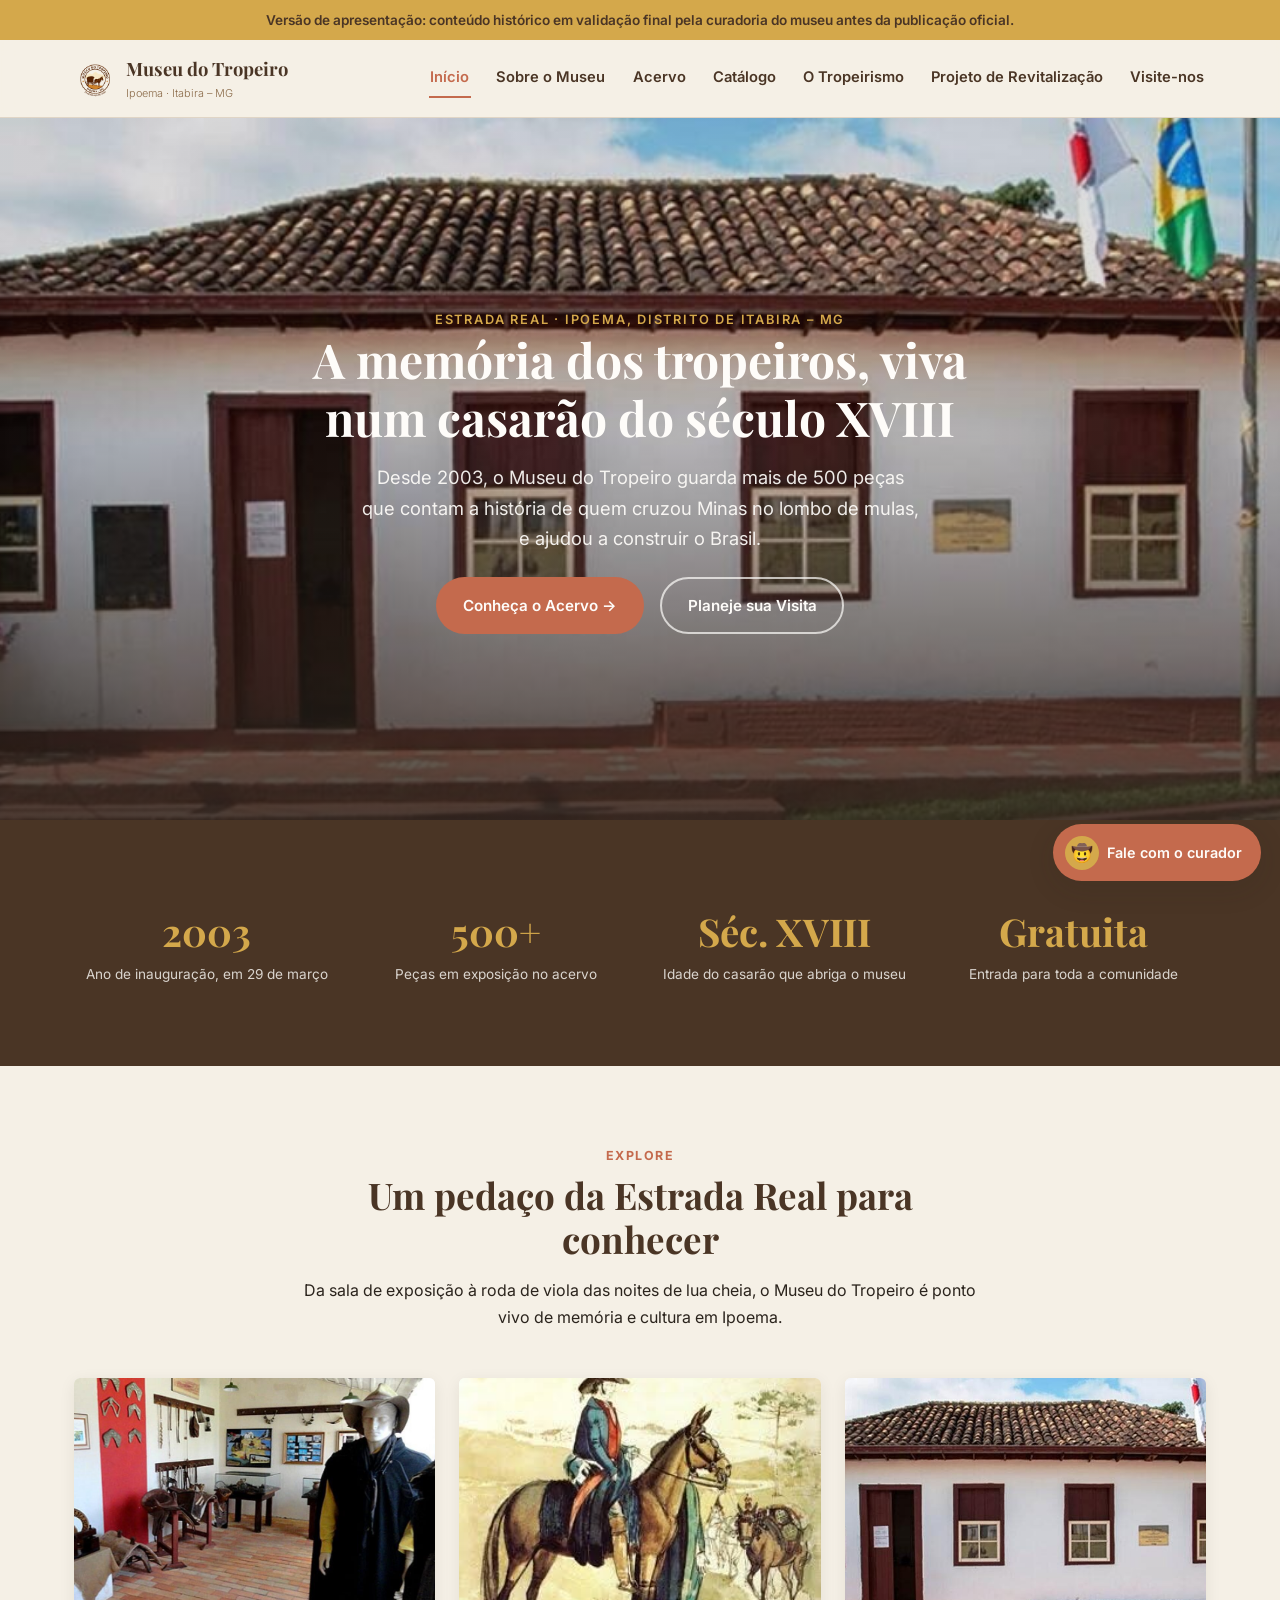
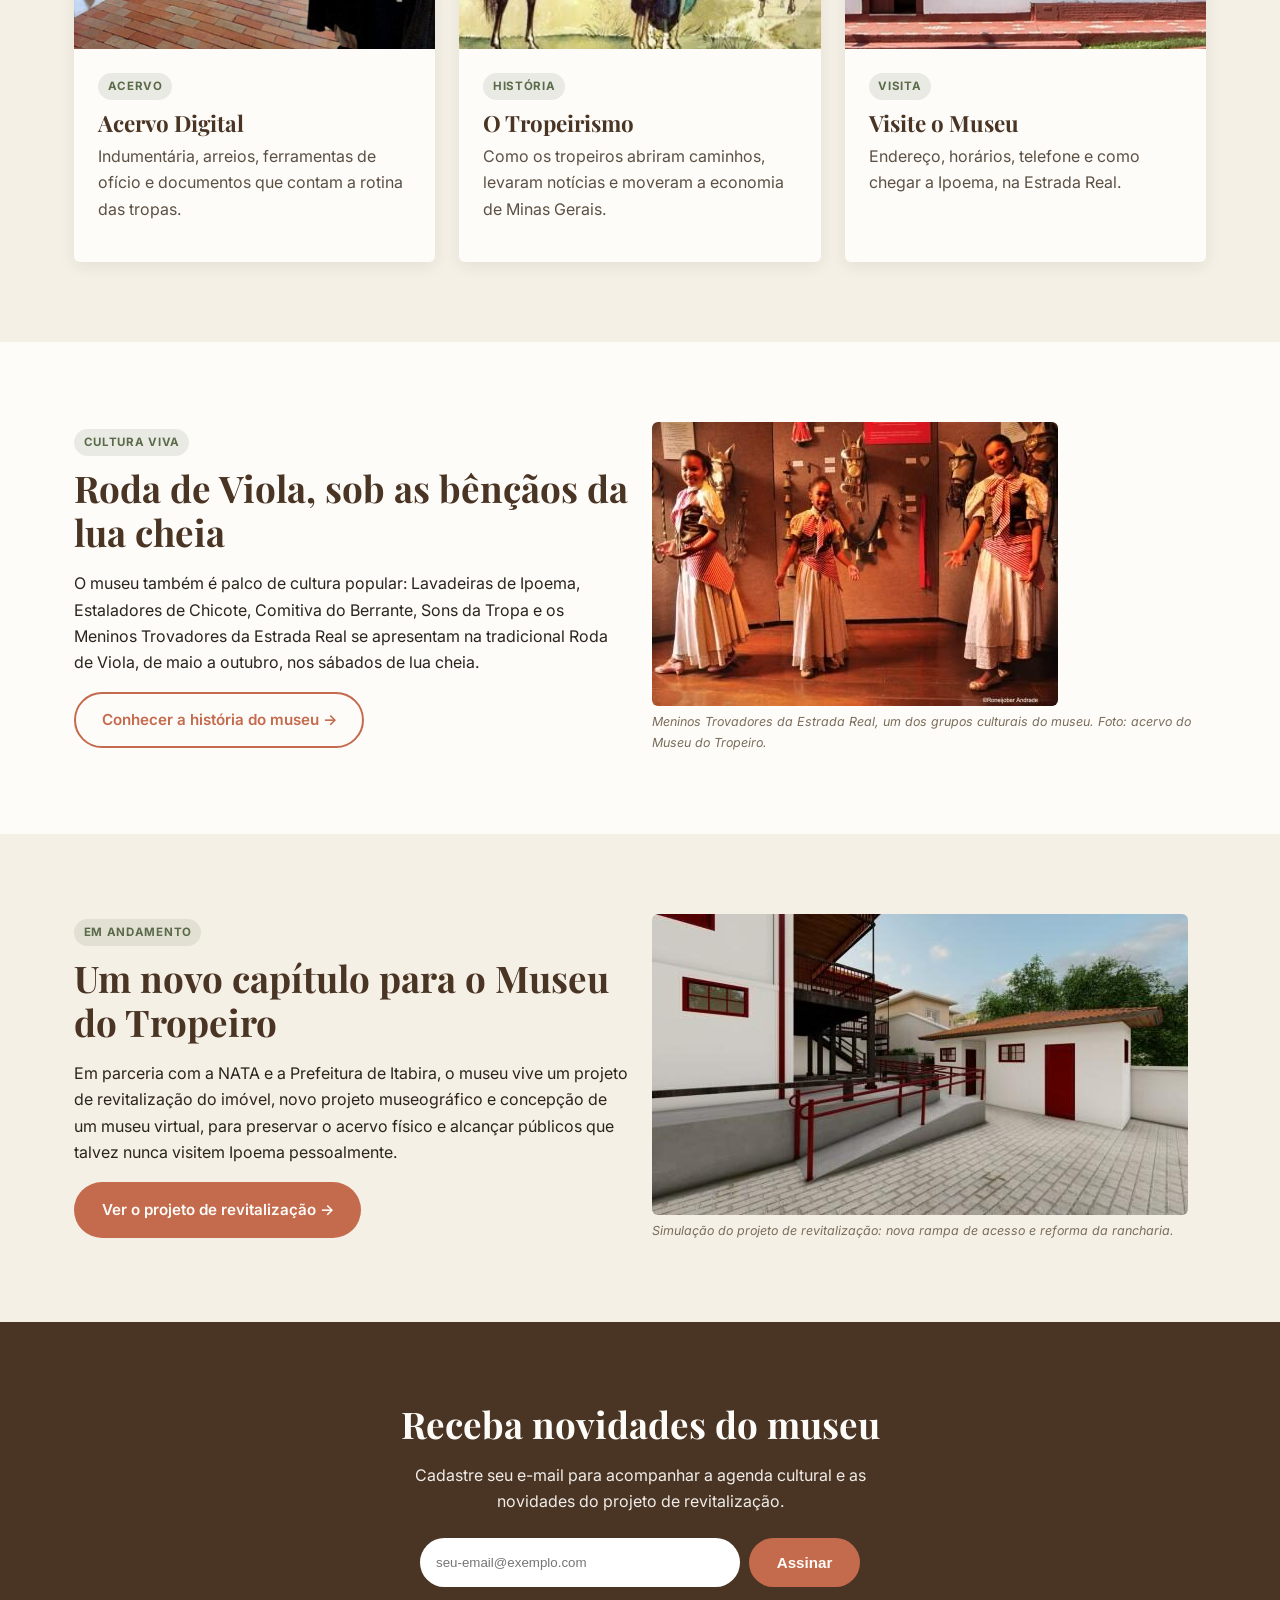
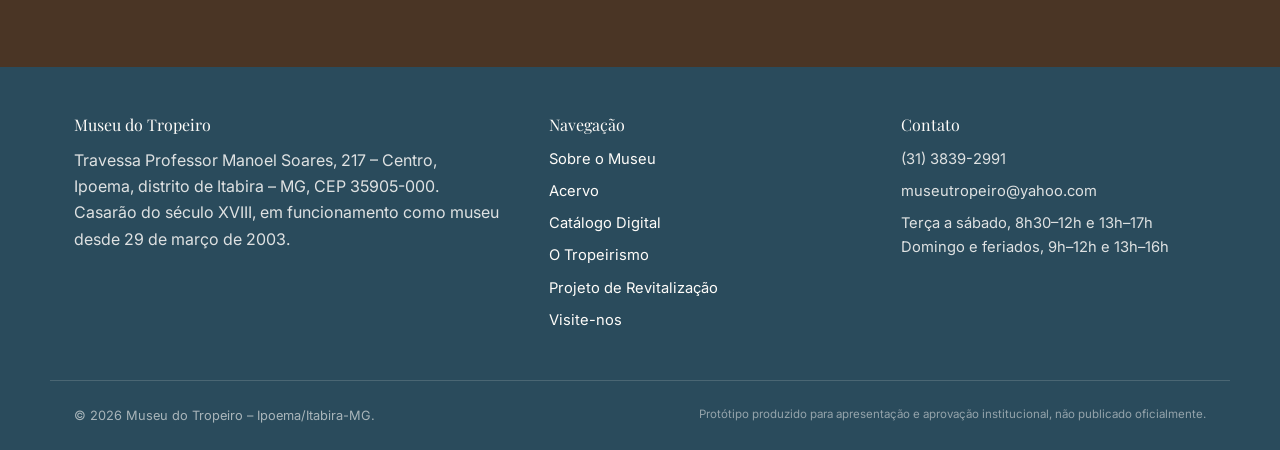
==== commit 36f7aac3: "Curador digital "Tiao" com IA real (OpenRouter/DeepSeek) - Widget de chat em todas as paginas (curad" ====
--- a/index.html
+++ b/index.html
@@ -217,5 +217,6 @@
   </div>
 </footer>
 <script src="script.js" defer></script>
+<script src="curador.js" defer></script>
 </body>
 </html>
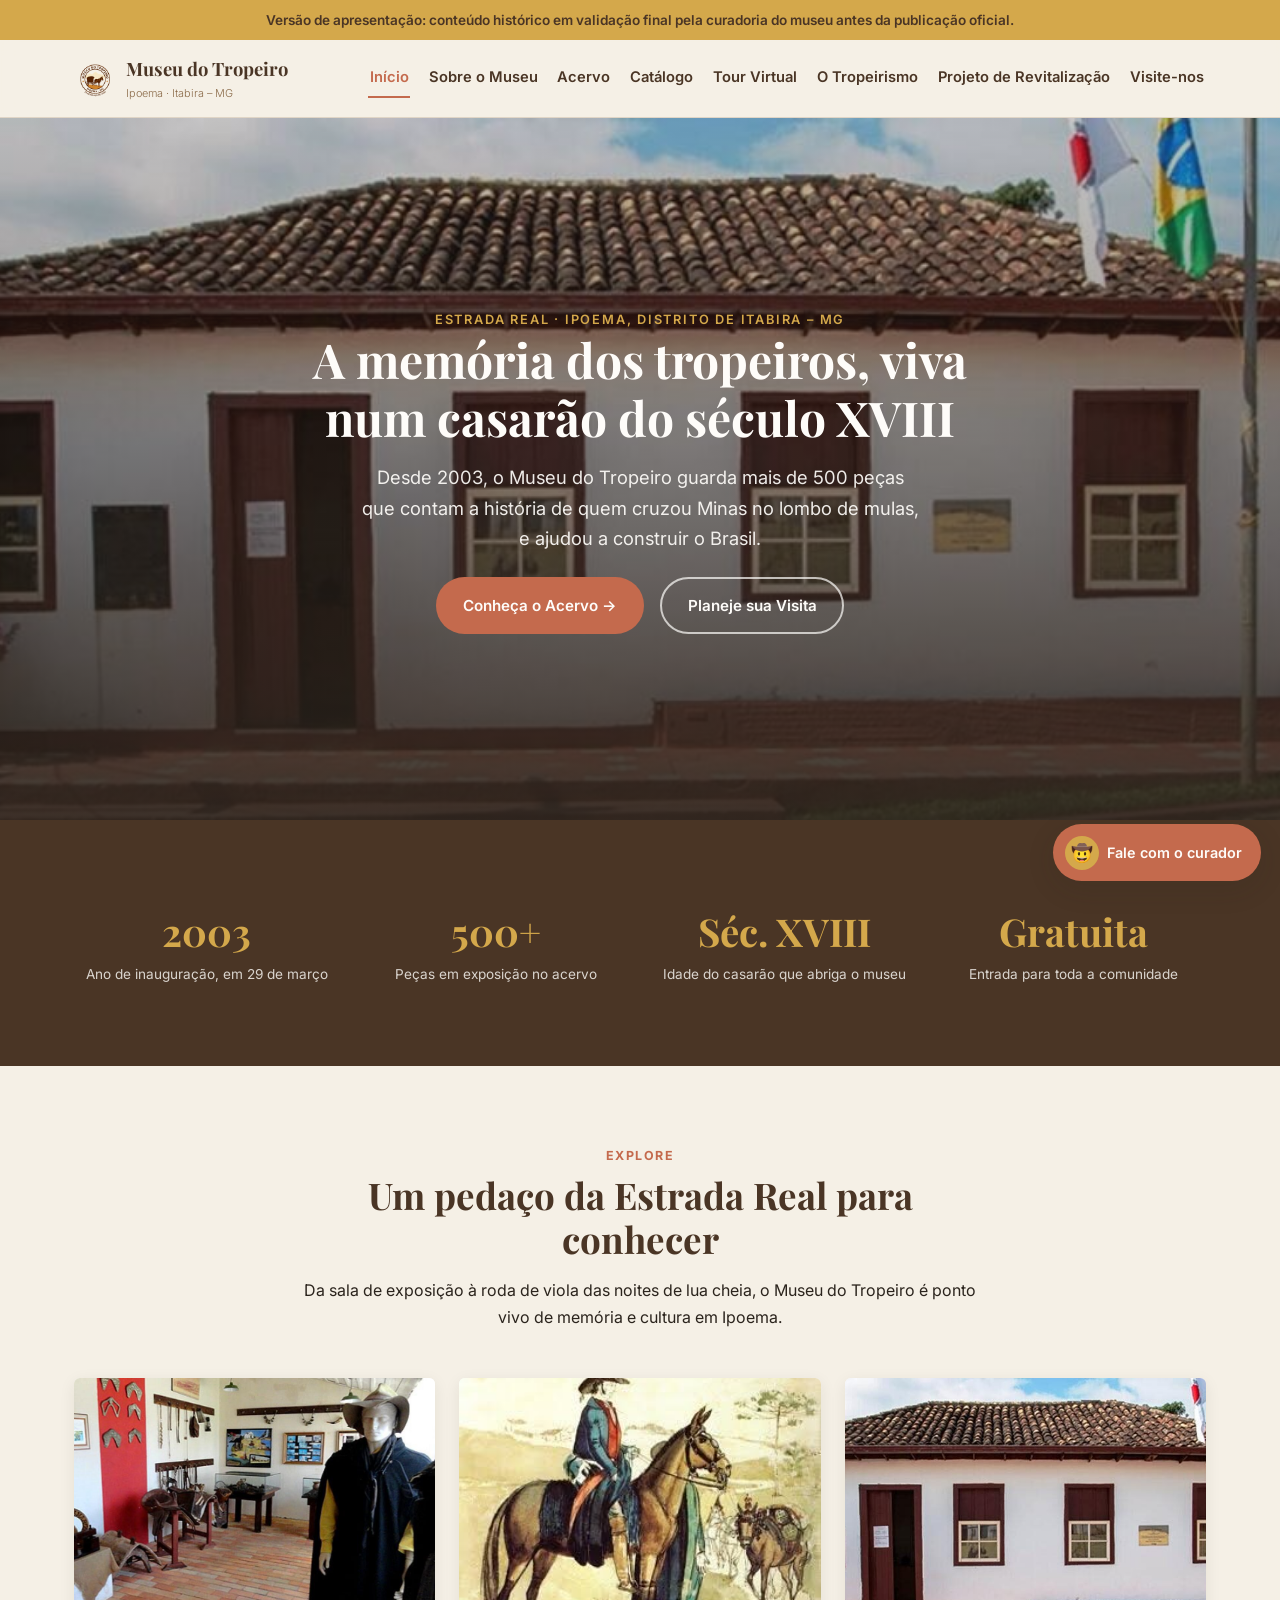
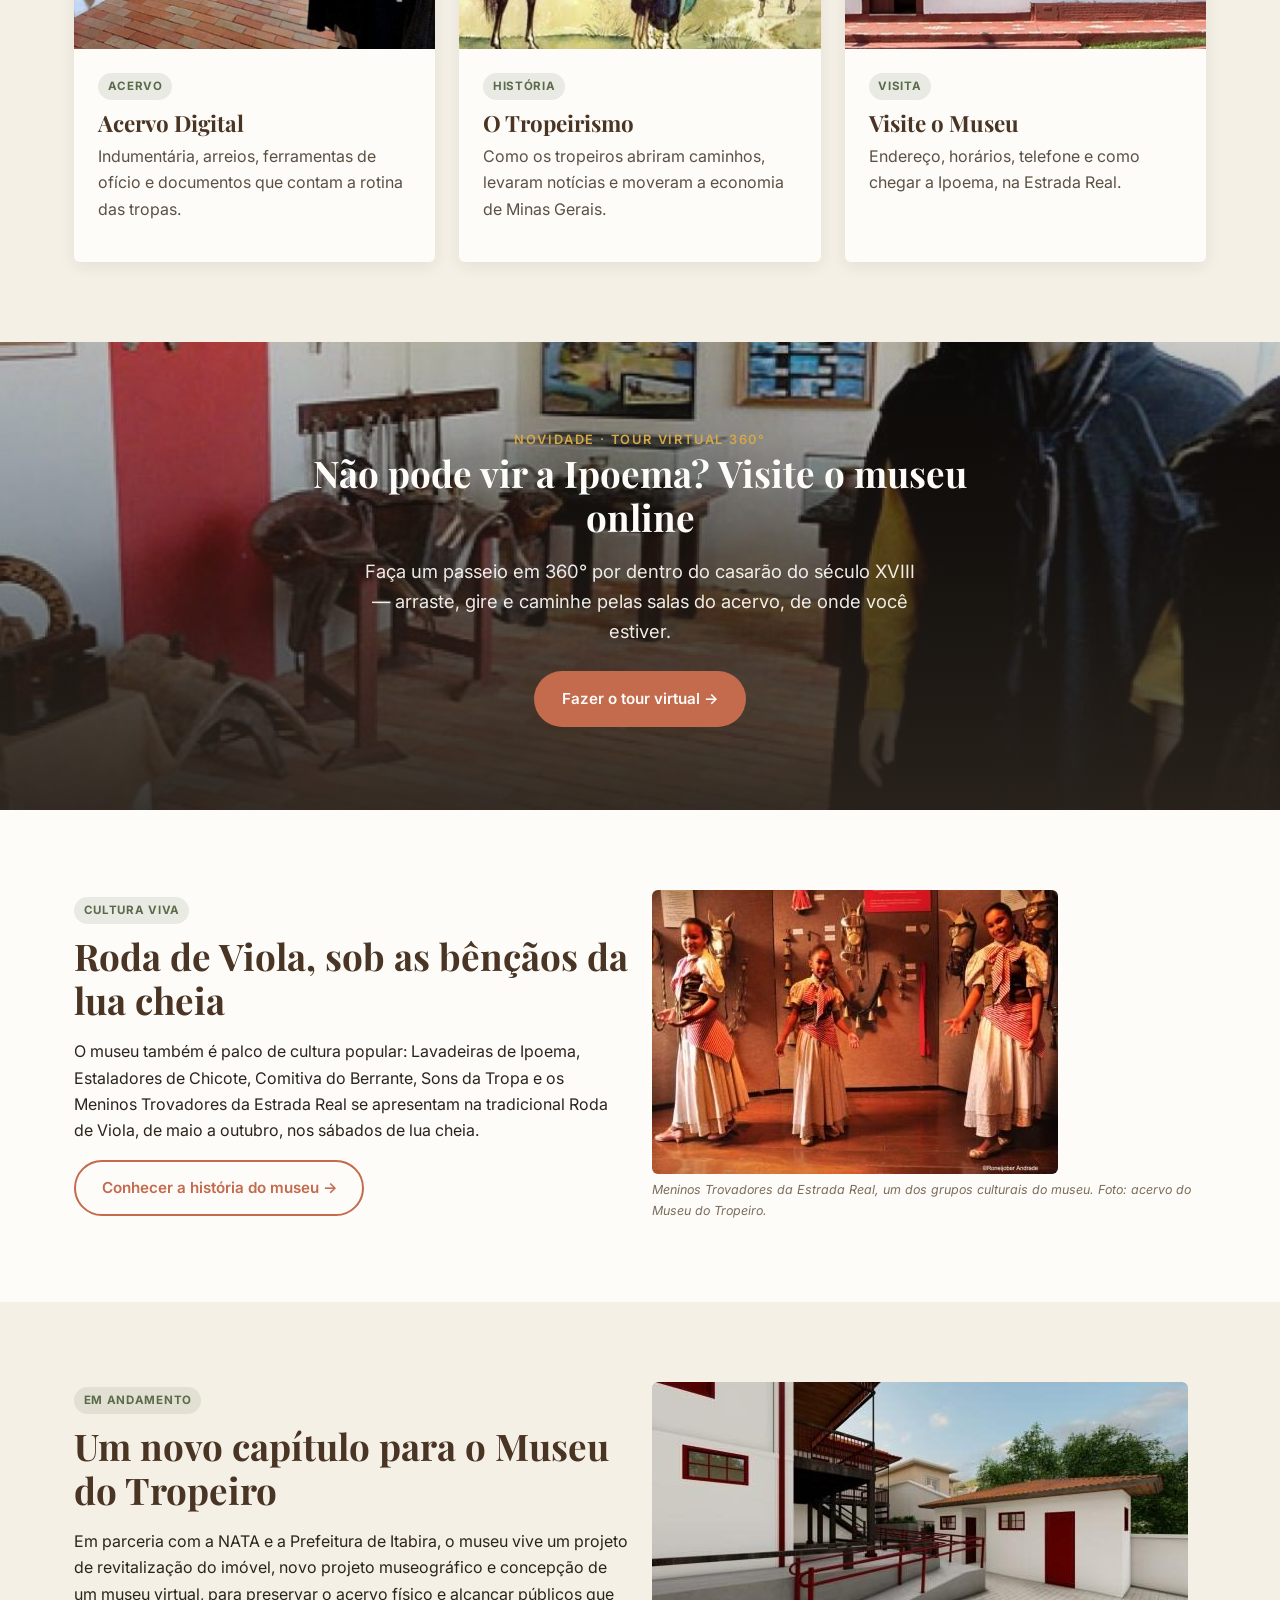
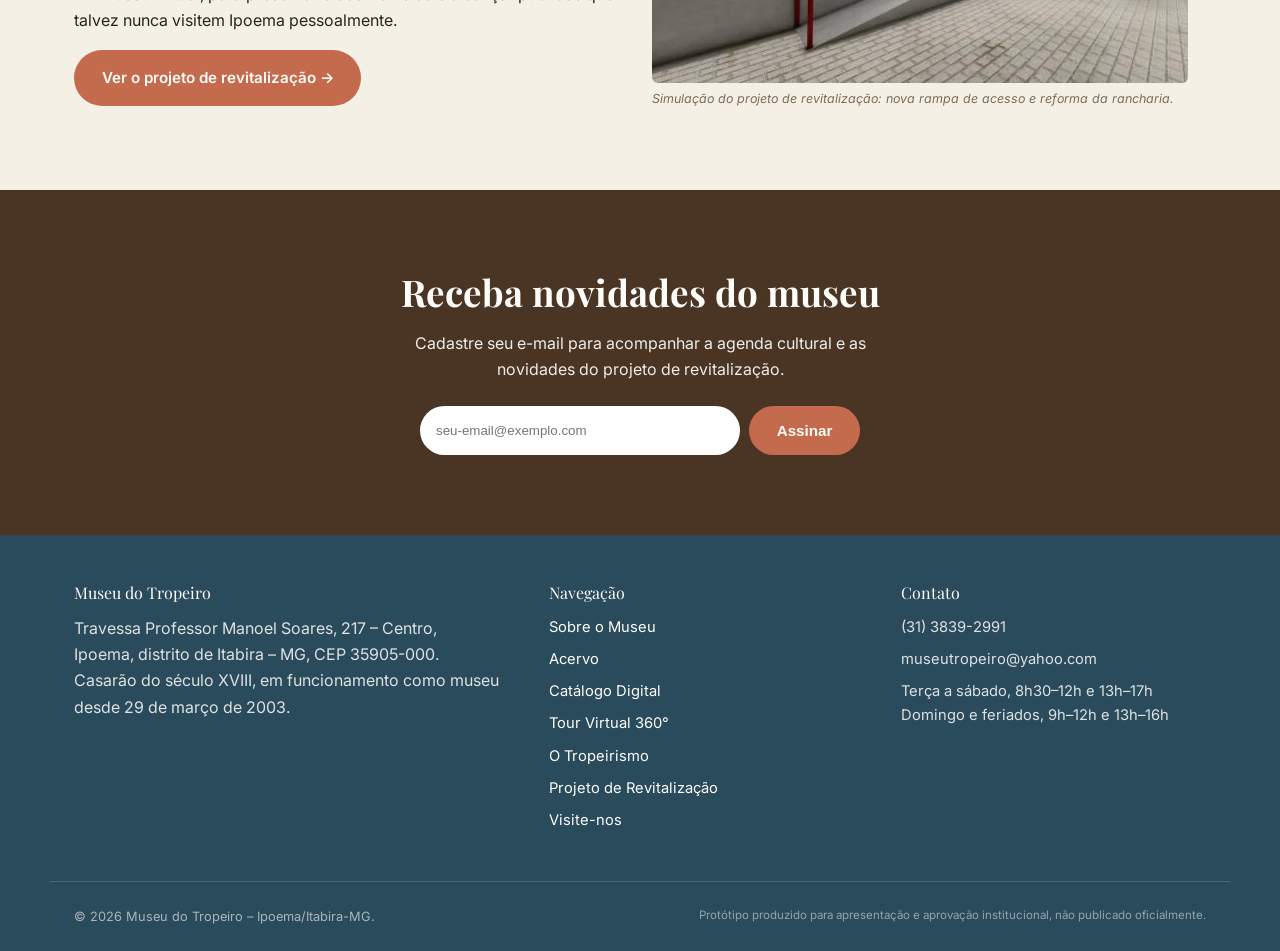
==== commit d400d6f3: "Pagina dedicada do Tour Virtual 360 + mascara marrom nos heros - Nova pagina tour-virtual.html: Stre" ====
--- a/index.html
+++ b/index.html
@@ -61,6 +61,7 @@
       <a href="sobre.html">Sobre o Museu</a>
       <a href="acervo.html">Acervo</a>
       <a href="catalogo.html">Catálogo</a>
+      <a href="tour-virtual.html">Tour Virtual</a>
       <a href="tropeirismo.html">O Tropeirismo</a>
       <a href="projeto.html">Projeto de Revitalização</a>
       <a href="visite.html">Visite-nos</a>
@@ -140,6 +141,15 @@
     </div>
   </section>
 
+  <section class="hero hero--pagina" style="background-image:url('assets/images/interior-exposicao.jpg'); min-height:52vh;">
+    <div class="hero__content">
+      <span class="hero__eyebrow">Novidade · Tour Virtual 360°</span>
+      <h2 style="color:var(--cor-branco);">Não pode vir a Ipoema? Visite o museu online</h2>
+      <p class="lead">Faça um passeio em 360° por dentro do casarão do século XVIII — arraste, gire e caminhe pelas salas do acervo, de onde você estiver.</p>
+      <a href="tour-virtual.html" class="btn btn--primario">Fazer o tour virtual →</a>
+    </div>
+  </section>
+
   <section class="secao-branca">
     <div class="container grid grid--2" style="align-items:center;">
       <div class="reveal">
@@ -197,6 +207,7 @@
         <li><a href="sobre.html">Sobre o Museu</a></li>
         <li><a href="acervo.html">Acervo</a></li>
         <li><a href="catalogo.html">Catálogo Digital</a></li>
+        <li><a href="tour-virtual.html">Tour Virtual 360°</a></li>
         <li><a href="tropeirismo.html">O Tropeirismo</a></li>
         <li><a href="projeto.html">Projeto de Revitalização</a></li>
         <li><a href="visite.html">Visite-nos</a></li>
--- a/style.css
+++ b/style.css
@@ -155,7 +155,9 @@
 
 .nav {
   display: flex;
-  gap: var(--espaco-md);
+  flex-wrap: wrap;
+  justify-content: flex-end;
+  gap: 0.5rem 1.05rem;
   align-items: center;
 }
 .nav a {
@@ -216,14 +218,14 @@
   align-items: center;
   color: var(--cor-branco);
   overflow: hidden;
-  background: linear-gradient(180deg, rgba(43,36,29,0.35), rgba(43,36,29,0.72)), var(--cor-cafe);
+  background: linear-gradient(180deg, rgba(43,36,29,0.58), rgba(43,36,29,0.82)), var(--cor-cafe);
   background-size: cover;
   background-position: center;
 }
 .hero::after {
   content: "";
   position: absolute; inset: 0;
-  background: linear-gradient(0deg, rgba(43,36,29,0.85) 0%, rgba(43,36,29,0.15) 55%);
+  background: linear-gradient(0deg, rgba(43,36,29,0.92) 0%, rgba(43,36,29,0.45) 60%, rgba(43,36,29,0.25) 100%);
   pointer-events: none;
 }
 .hero__content {
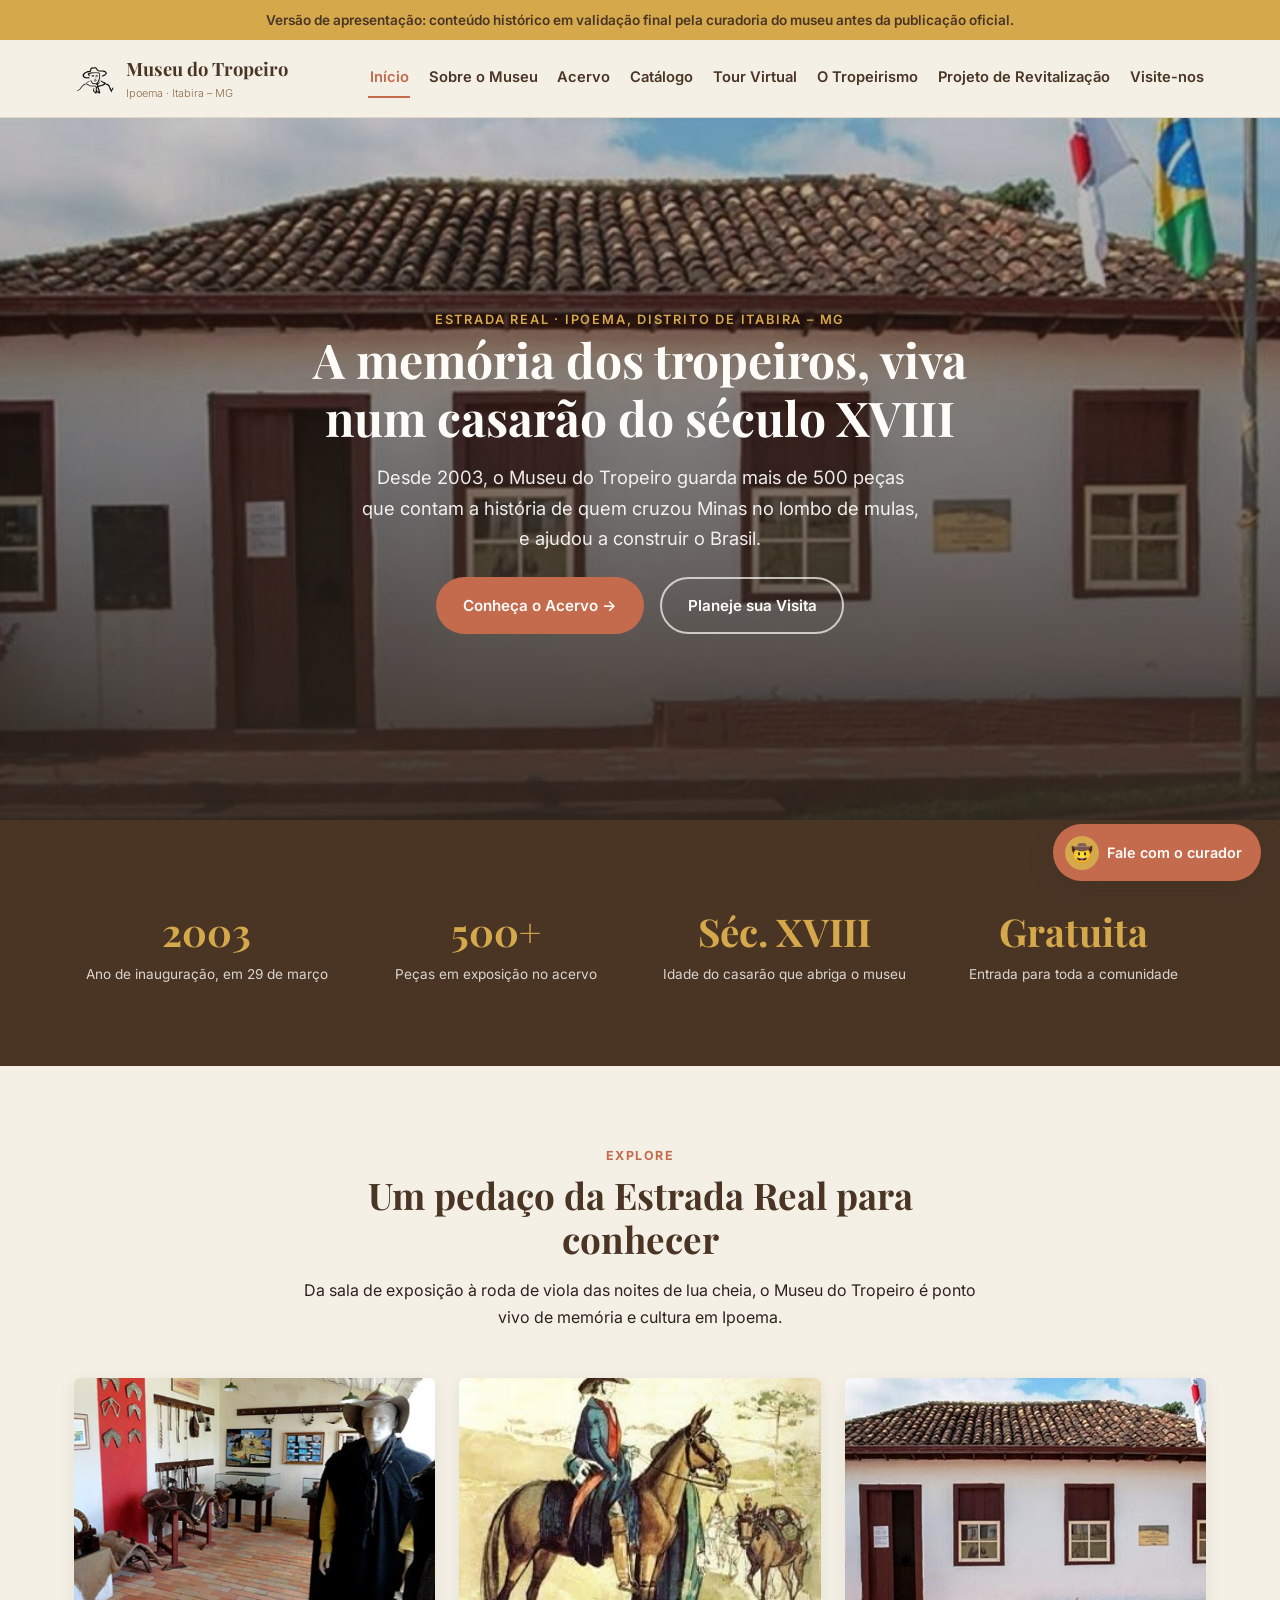
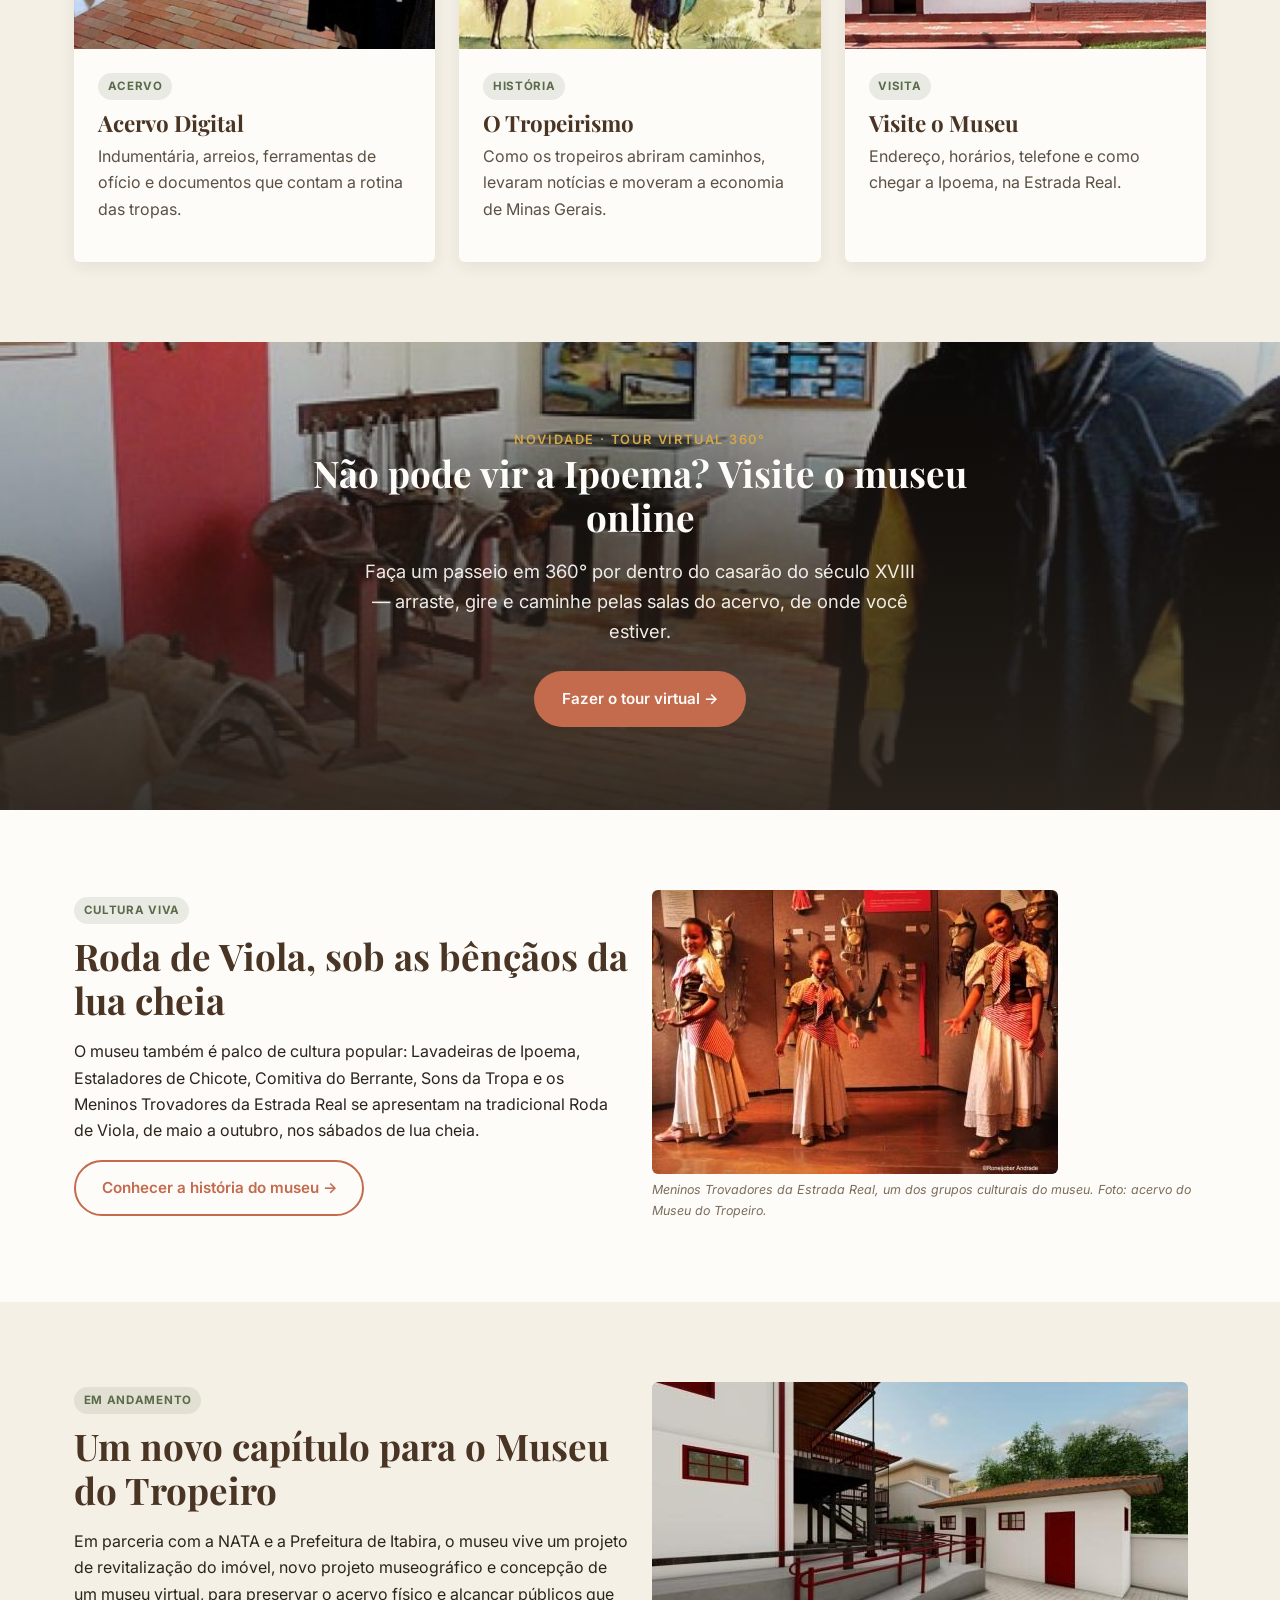
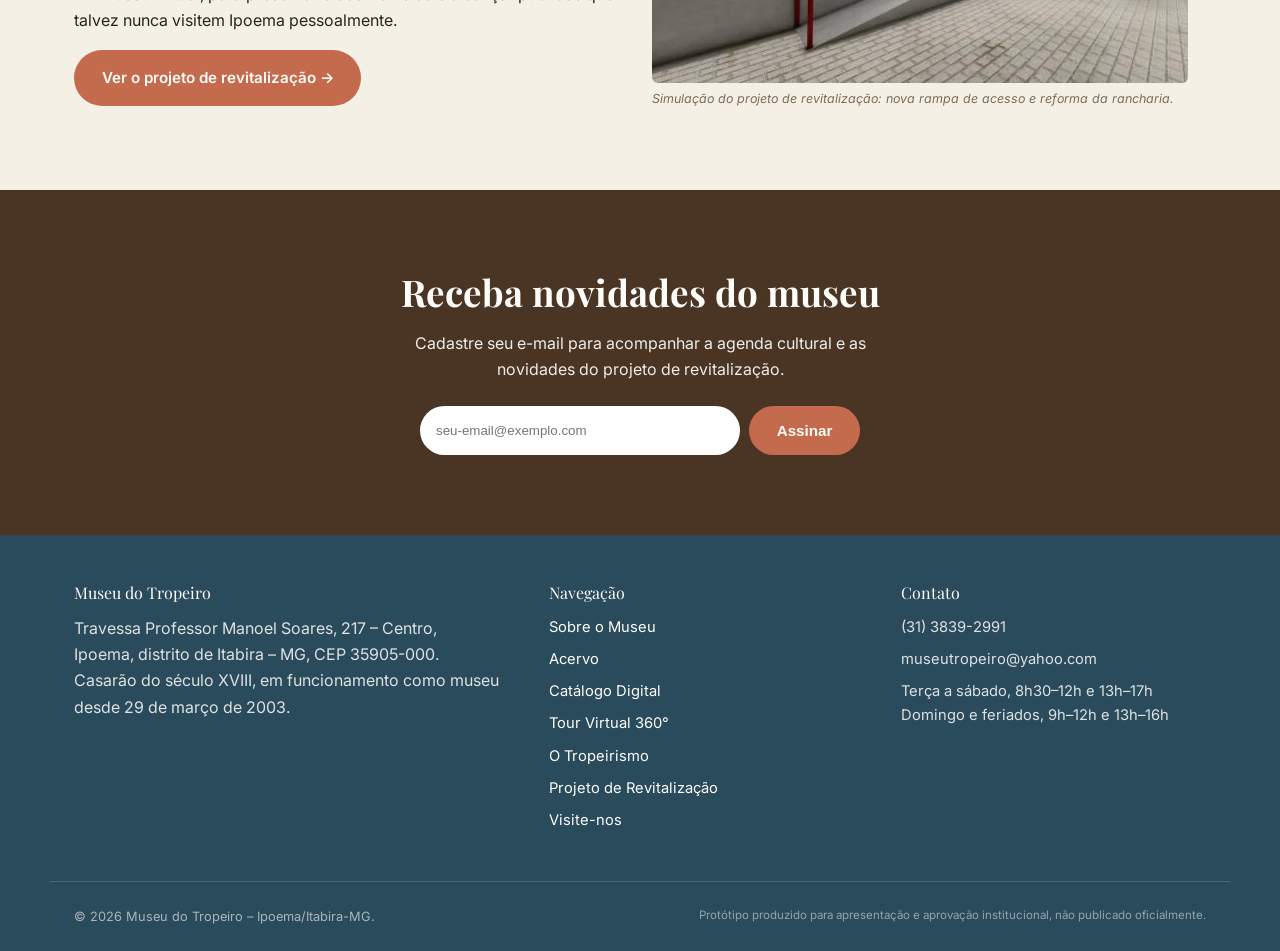
==== commit 0e9981e3: "Logomarca oficial do museu (logo + favicon) - logo.png: nova logomarca oficial completa (fundo trans" ====
--- a/index.html
+++ b/index.html
@@ -50,7 +50,7 @@
 <header class="header">
   <div class="header__inner">
     <a href="index.html" class="brand">
-      <img src="assets/logo/logo.png" alt="" class="brand__logo" width="42" height="42">
+      <img src="assets/logo/logo-mark.png" alt="" class="brand__logo" width="42" height="42">
       <span>Museu do Tropeiro<small>Ipoema · Itabira – MG</small></span>
     </a>
     <button class="menu-toggle" aria-label="Abrir menu" aria-expanded="false" aria-controls="menu-principal">
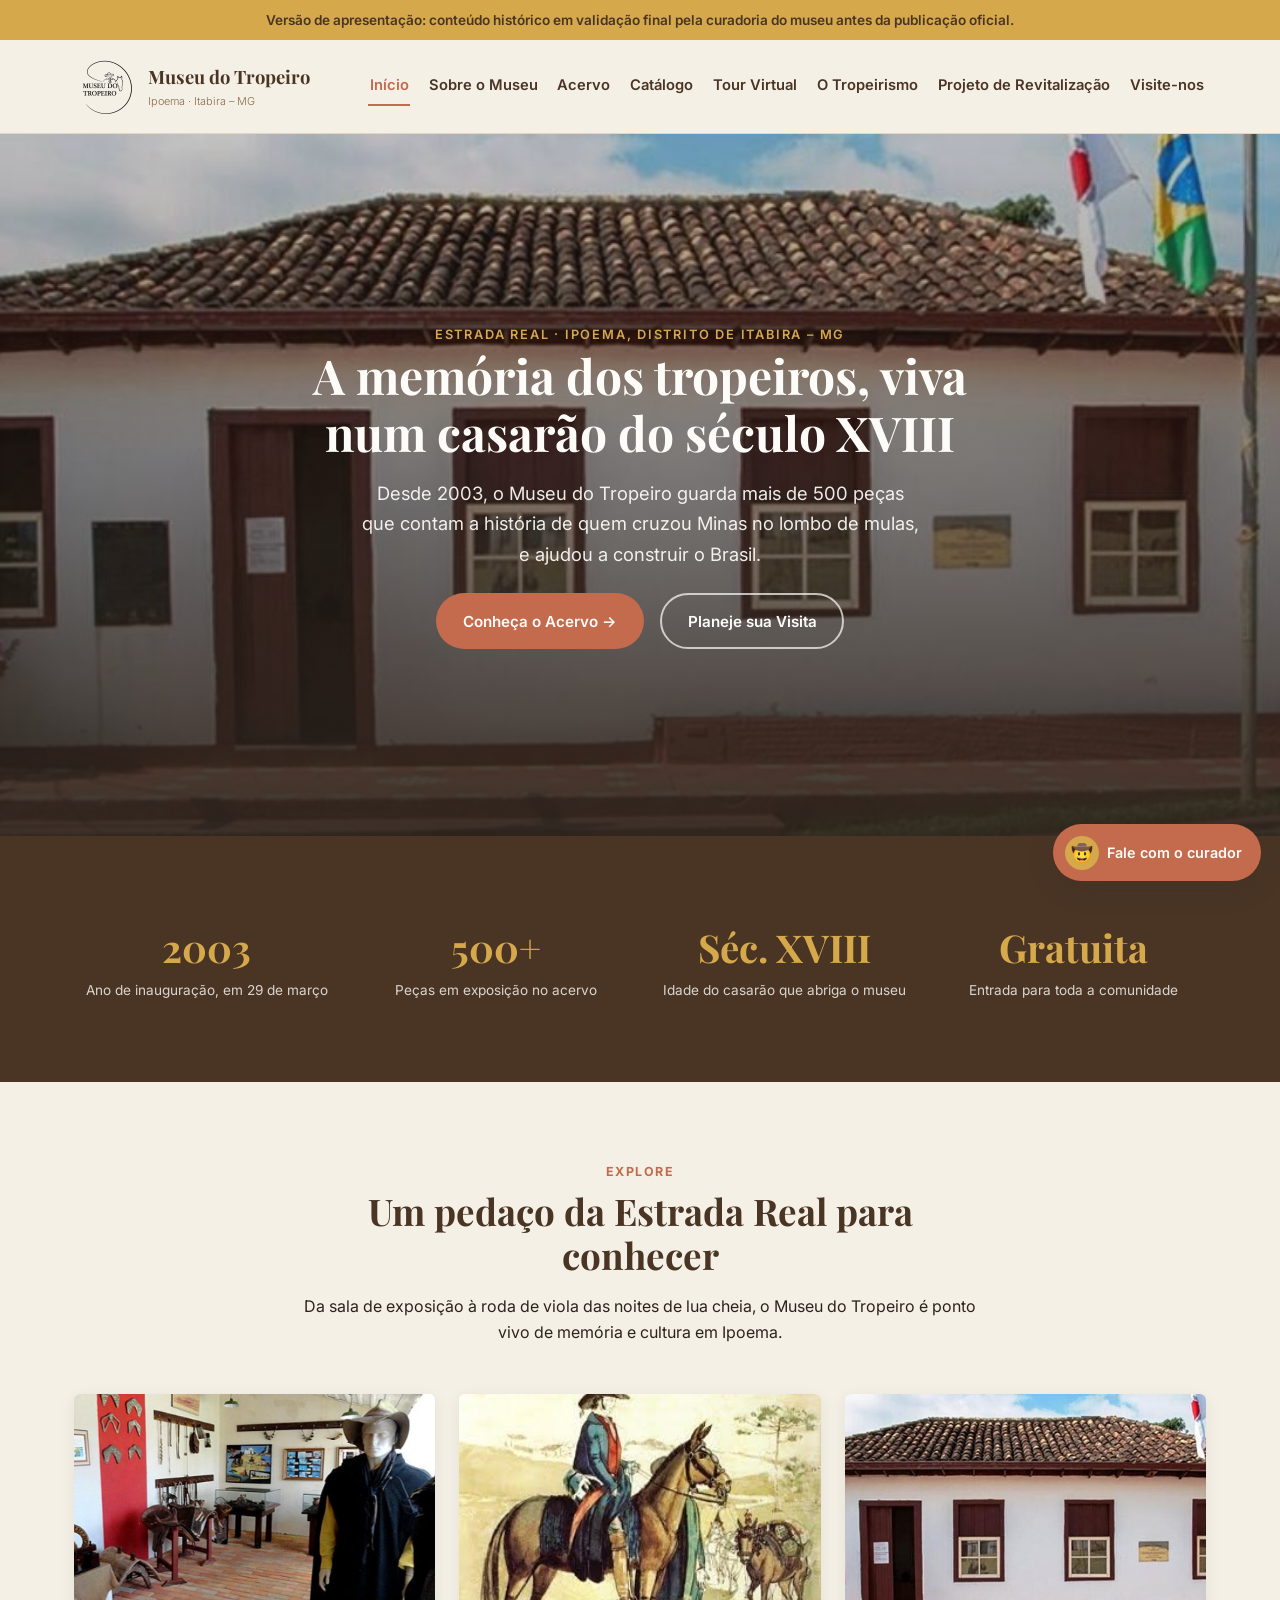
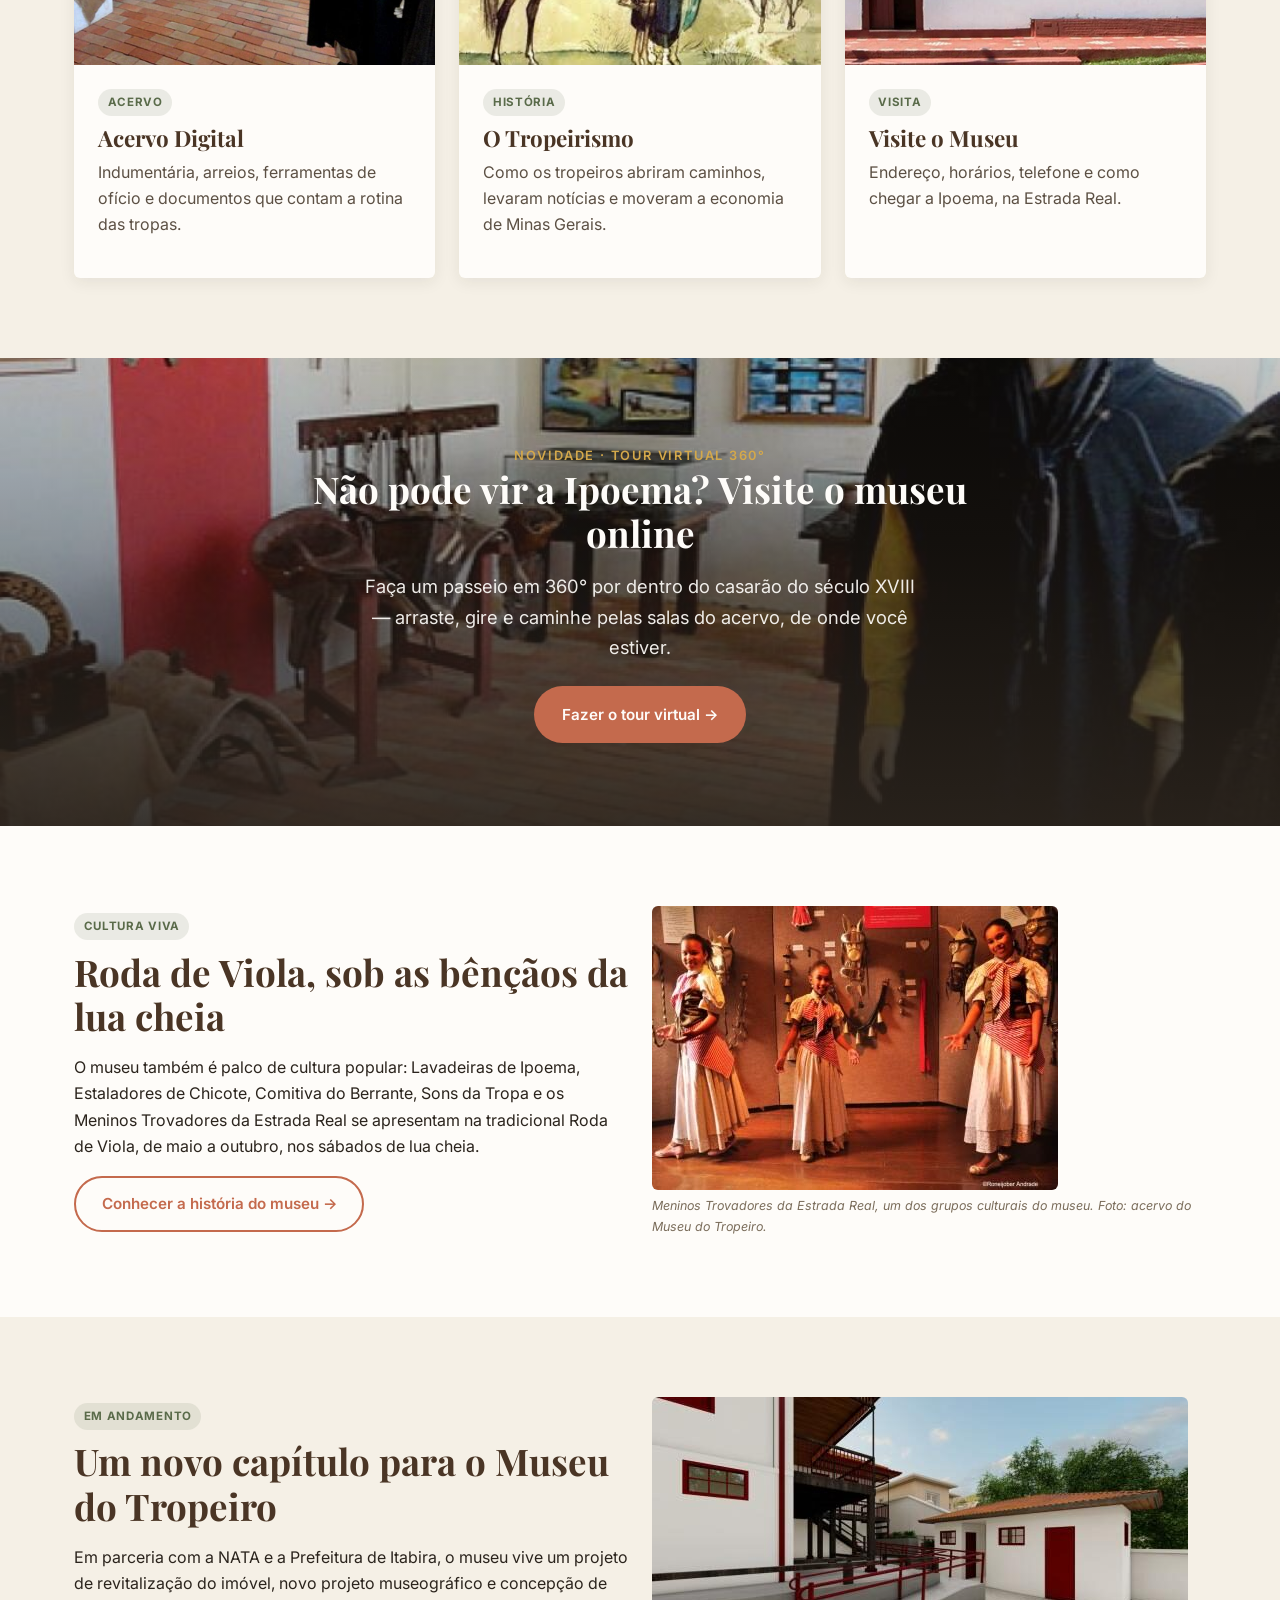
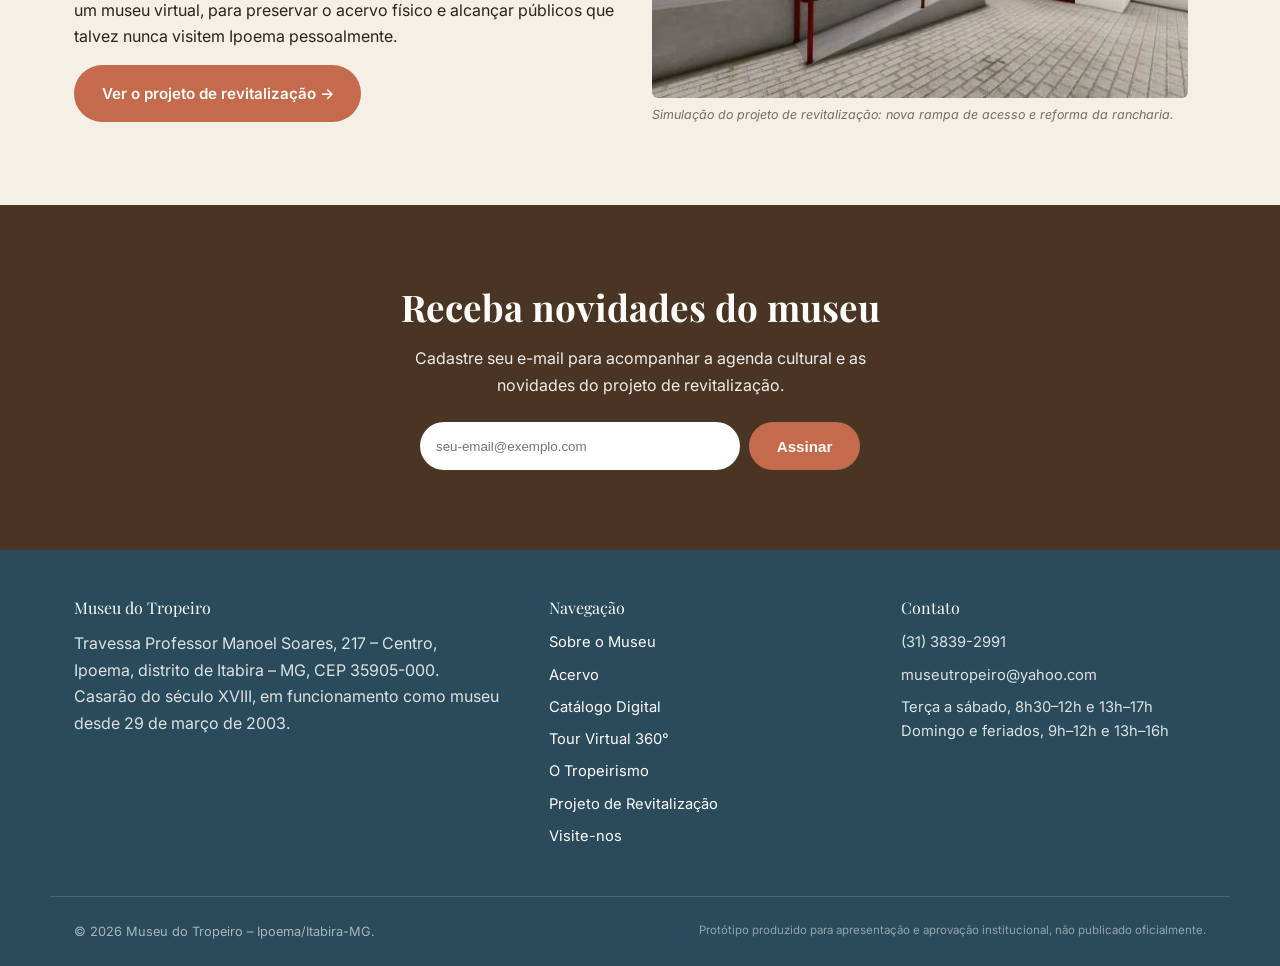
==== commit 0cf1f681: "Logomarca completa no cabecalho, em tamanho maior - Cabecalho volta a usar a logomarca oficial compl" ====
--- a/index.html
+++ b/index.html
@@ -50,7 +50,7 @@
 <header class="header">
   <div class="header__inner">
     <a href="index.html" class="brand">
-      <img src="assets/logo/logo-mark.png" alt="" class="brand__logo" width="42" height="42">
+      <img src="assets/logo/logo.png" alt="Logomarca do Museu do Tropeiro" class="brand__logo" width="64" height="64">
       <span>Museu do Tropeiro<small>Ipoema · Itabira – MG</small></span>
     </a>
     <button class="menu-toggle" aria-label="Abrir menu" aria-expanded="false" aria-controls="menu-principal">
--- a/style.css
+++ b/style.css
@@ -142,9 +142,12 @@
   flex-shrink: 0;
 }
 .brand__logo {
-  width: 42px;
-  height: 42px;
+  width: 64px;
+  height: 64px;
   flex-shrink: 0;
+}
+@media (max-width: 480px) {
+  .brand__logo { width: 52px; height: 52px; }
 }
 .rodape__logo {
   width: 46px;
